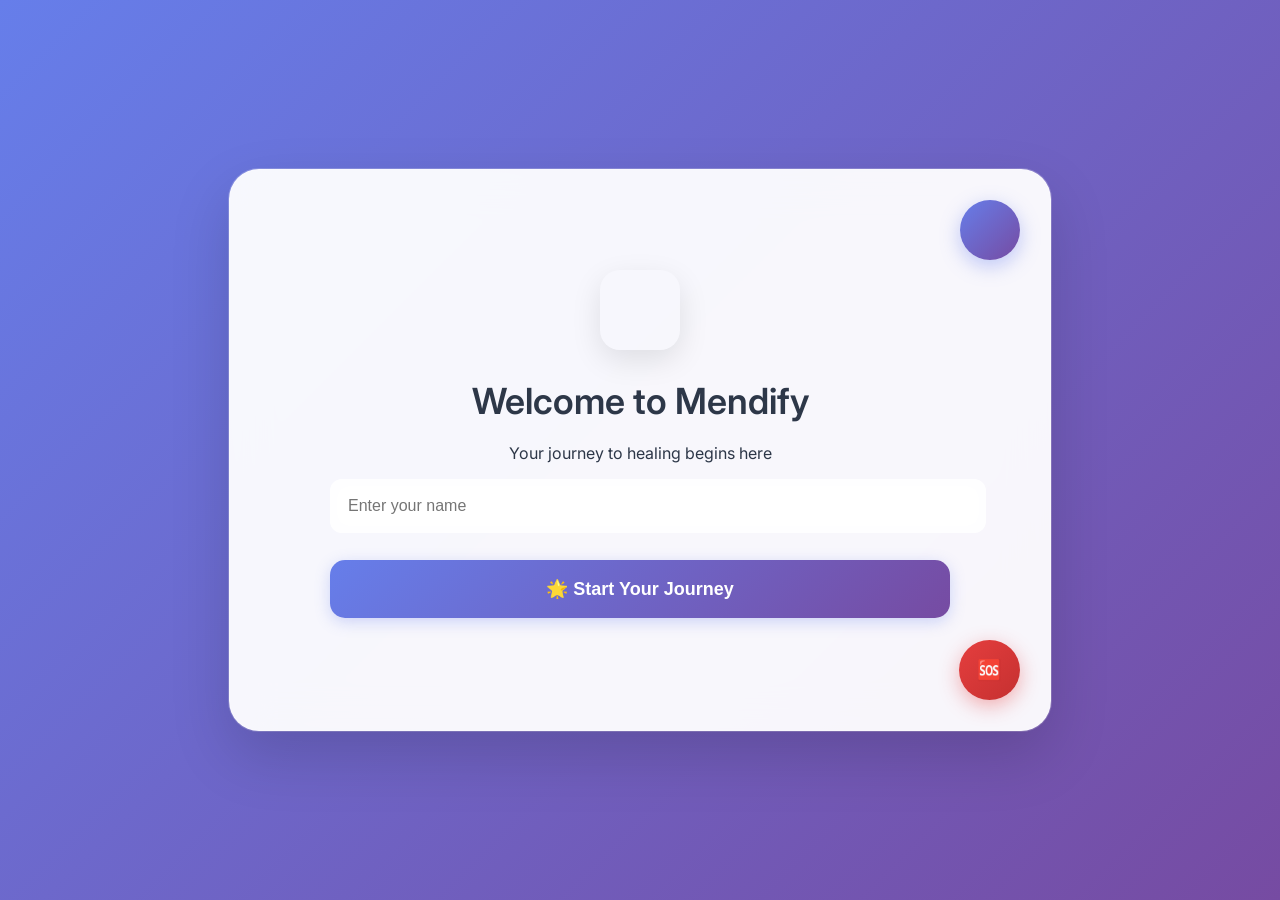
==== index.html @ 552f31db "Initial commit via Netlify" ====
<!DOCTYPE html>
<html lang="en">
<head>
<meta charset="UTF-8">
<meta name="viewport" content="width=device-width, initial-scale=1.0, viewport-fit=cover">
<meta name="theme-color" content="#667eea">
<meta name="description" content="Mendify - Your personal mental wellness companion with breathing exercises, mood tracking, journal, music, and 24/7 support.">
<meta name="keywords" content="mental health, wellness, meditation, breathing exercises, mood tracking, journal, self-care">
<meta name="author" content="Mendify">
<title>Mendify | Heal. Breathe. Grow. Thrive.</title>
<link rel="icon" type="image/png" href="pictures/MENDIFY LOGO.png">
<link rel="apple-touch-icon" href="pictures/MENDIFY LOGO.png">
<link rel="manifest" href="manifest.json">
<link rel="stylesheet" href="mendify.css">
<link rel="preconnect" href="https://fonts.googleapis.com">
<link rel="preconnect" href="https://fonts.gstatic.com" crossorigin>
<link href="https://fonts.googleapis.com/css2?family=Inter:wght@400;500;600;700&display=swap" rel="stylesheet">
</head>

<body>

<div class="container">

<!-- LOGIN -->
<div id="signin" class="screen active">
    <div class="logo" role="img" aria-label="Mendify Logo"></div>
    <h2>Welcome to Mendify</h2>
    <p>Your journey to healing begins here</p>
    <input type="text" id="username" placeholder="Enter your name" aria-label="Your name" autocomplete="name" maxlength="50">
    <button class="btn" onclick="startJourney()" aria-label="Start your wellness journey">🌟 Start Your Journey</button>
</div>

<!-- HOME -->
<div id="home" class="screen">
    <div class="logo" style="width: 60px; height: 60px; margin-bottom: 15px;"></div>
    <h2 class="welcome-text" id="welcome"></h2>
    <div class="streak-badge" id="streak">🔥 Streak: 0 days</div>

    <button class="btn btn-breathing" onclick="show('breathing')">🫁 Breathing Exercise</button>
    <button class="btn btn-vent" onclick="show('vent')">💭 Vent Vault</button>
    <button class="btn btn-gratitude" onclick="show('gratitude')">🙏 Gratitude Journal</button>
    <button class="btn btn-ai" onclick="show('ai')">🤖 AI Support Chat</button>
    <button class="btn" style="background: linear-gradient(135deg, #f59e0b, #d97706);" onclick="show('mood')">😊 Mood Tracker</button>
    <button class="btn" style="background: linear-gradient(135deg, #8b5cf6, #7c3aed);" onclick="show('timer')">⏰ Breathing Timer</button>
    <button class="btn" style="background: linear-gradient(135deg, #ec4899, #db2777);" onclick="show('affirmations')">✨ Affirmations</button>
    <button class="btn" style="background: linear-gradient(135deg, #06b6d4, #0891b2);" onclick="show('journal')">📓 Personal Journal</button>
    <button class="btn" style="background: linear-gradient(135deg, #10b981, #059669);" onclick="show('goals')">🎯 Goals</button>
    <button class="btn" style="background: linear-gradient(135deg, #10b981, #059669);" onclick="show('stats')">📊 Statistics</button>
    <button class="btn" style="background: linear-gradient(135deg, #8b5cf6, #7c3aed);" onclick="show('sounds')">🎵 Soundscapes</button>
    <button class="btn" style="background: linear-gradient(135deg, #3b82f6, #2563eb);" onclick="show('music')">🎼 Music</button>
    <button class="btn" style="background: linear-gradient(135deg, #6366f1, #4f46e5);" onclick="show('quotes')">💬 Quotes</button>
    <button class="btn" style="background: linear-gradient(135deg, #f59e0b, #d97706);" onclick="window.location.href='about.html'">ℹ️ About</button>
    <button class="btn" style="background: linear-gradient(135deg, #14b8a6, #0d9488);" onclick="show('meditation')">🧘 Guided Meditation</button>
    <button class="btn" style="background: linear-gradient(135deg, #64748b, #475569);" onclick="show('settings')">⚙️ Settings</button>
</div>

<!-- BREATHING -->
<div id="breathing" class="screen">
    <h3>Breathing Exercise</h3>
    <div class="breathing-icon">🫁</div>
    <p>Take a deep breath in... and slowly exhale. You are safe and in control.</p>
    <button class="btn btn-breathing" onclick="speak('Take a deep breath in through your nose. Hold for a moment. Now slowly exhale through your mouth. You are safe and in control.')">🔊 Play Guided Voice</button>
    <button class="btn" onclick="show('home')">← Back to Home</button>
</div>

<!-- VENT -->
<div id="vent" class="screen">
    <h3>💭 Vent Vault</h3>
    <p>Release your thoughts safely. They will vanish when you clear them.</p>
    <textarea id="ventText" placeholder="Let it all out... your thoughts are safe here" rows="6"></textarea>
    <button class="btn btn-vent" onclick="clearVent()">✨ Release & Clear</button>
    <button class="btn" onclick="show('home')">← Back to Home</button>
</div>

<!-- GRATITUDE -->
<div id="gratitude" class="screen">
    <h3>🙏 Gratitude Journal</h3>
    <p>What are you grateful for today?</p>
    <textarea id="gratText" placeholder="Write down three things you're thankful for..." rows="4"></textarea>
    <button class="btn btn-gratitude" onclick="saveGrat()">💝 Save Gratitude</button>
    <div id="gratList"></div>
    <button class="btn" onclick="show('home')">← Back to Home</button>
</div>

<!-- AI CHAT -->
<div id="ai" class="screen">
    <h3>🤖 AI Support Chat</h3>
    <p>I'm here to listen and support you. What's on your mind?</p>
    <div id="chat-box"></div>
    <input type="text" id="chat-input" placeholder="Type your message...">
    <button class="btn btn-ai" onclick="sendMessage()">📤 Send Message</button>
    <button class="btn" onclick="show('home')">← Back to Home</button>
</div>

<!-- MOOD TRACKER -->
<div id="mood" class="screen">
    <h3>😊 Mood Tracker</h3>
    <p>How are you feeling today?</p>
    <div class="mood-tracker">
        <button class="mood-btn" onclick="selectMood('😢', 'Very Sad')" title="Very Sad">😢</button>
        <button class="mood-btn" onclick="selectMood('😕', 'Sad')" title="Sad">😕</button>
        <button class="mood-btn" onclick="selectMood('😐', 'Neutral')" title="Neutral">😐</button>
        <button class="mood-btn" onclick="selectMood('🙂', 'Good')" title="Good">🙂</button>
        <button class="mood-btn" onclick="selectMood('😊', 'Great')" title="Great">😊</button>
    </div>
    <textarea id="mood-note" placeholder="Add a note about your mood (optional)" rows="3"></textarea>
    <button class="btn btn-gratitude" onclick="saveMood()">💾 Save Mood</button>
    <div id="mood-history"></div>
    <button class="btn" onclick="show('home')">← Back to Home</button>
</div>

<!-- BREATHING TIMER -->
<div id="timer" class="screen">
    <h3>⏰ Breathing Timer</h3>
    <p>Set your breathing session duration</p>
    <div class="timer-controls" style="display: flex; gap: 10px; margin: 20px 0;">
        <button class="btn" onclick="startBreathingTimer(2)">2 min</button>
        <button class="btn" onclick="startBreathingTimer(5)">5 min</button>
        <button class="btn" onclick="startBreathingTimer(10)">10 min</button>
    </div>
    <div class="timer-circle" id="breathing-timer">
        <span id="timer-display">0:00</span>
    </div>
    <p id="breathing-instruction">Get ready to breathe...</p>
    <button class="btn btn-danger" onclick="stopBreathingTimer()" id="stop-timer" style="display: none;">Stop Timer</button>

    <div id="pomodoro" style="margin-top: 30px; text-align: center; border: 1px solid var(--border); padding: 20px; border-radius: 14px; background: rgba(255,255,255,0.8); backdrop-filter: blur(10px);">
        <h4>⏱️ Pomodoro Focus</h4>
        <p id="pomodoro-status" style="margin: 10px 0; color: var(--accent);">Ready to focus?</p>
        <div style="display: flex; justify-content: center; gap: 10px; flex-wrap: wrap;">
            <button class="btn" onclick="startPomodoro(25, 'work')">Start Work (25m)</button>
            <button class="btn" onclick="startPomodoro(5, 'break')">Start Break (5m)</button>
            <button class="btn btn-danger" onclick="resetPomodoro()">Reset</button>
        </div>
        <div class="timer-circle" id="pomodoro-timer" style="margin-top: 15px; padding: 20px; font-size: 32px;">25:00</div>
        <p id="pomodoro-cycle" style="margin-top: 10px; color: #666;">Cycle: 0 completed</p>
    </div>

    <button class="btn" onclick="show('home')">← Back to Home</button>
</div>

<!-- DAILY AFFIRMATIONS -->
<div id="affirmations" class="screen">
    <h3>✨ Daily Affirmations</h3>
    <div class="affirmation-card" id="daily-affirmation">
        <p style="font-size: 18px; margin: 0;">"You are worthy of love and respect exactly as you are."</p>
    </div>
    <button class="btn btn-positive" onclick="getNewAffirmation()">🔄 New Affirmation</button>
    <button class="btn" onclick="speakAffirmation()">🔊 Hear Affirmation</button>
    <button class="btn" onclick="show('home')">← Back to Home</button>
</div>

<!-- PERSONAL JOURNAL -->
<div id="journal" class="screen">
    <h3>📓 Personal Journal</h3>
    <p>Write freely about your thoughts and experiences</p>
    <input type="text" id="journal-title" placeholder="Entry title (optional)">
    <textarea id="journal-content" placeholder="What's on your mind today?" rows="8"></textarea>
    <button class="btn btn-gratitude" onclick="saveJournalEntry()">💾 Save Entry</button>
    <div id="journal-entries"></div>
    <button class="btn" onclick="show('home')">← Back to Home</button>
</div>

<!-- GOALS -->
<div id="goals" class="screen">
    <h3>🎯 Wellness Goals</h3>
    <p>Set and track your personal wellness goals</p>
    <input type="text" id="new-goal" placeholder="Enter a new goal...">
    <button class="btn btn-success" onclick="addGoal()">➕ Add Goal</button>
    <div id="goals-list"></div>
    <button class="btn" onclick="show('home')">← Back to Home</button>
</div>

<!-- STATISTICS -->
<div id="stats" class="screen">
    <h3>📊 Your Progress</h3>
    <div class="stats-grid">
        <div class="stat-card">
            <div class="stat-number" id="streak-stat">0</div>
            <div class="stat-label">Day Streak</div>
        </div>
        <div class="stat-card">
            <div class="stat-number" id="mood-entries">0</div>
            <div class="stat-label">Mood Entries</div>
        </div>
        <div class="stat-card">
            <div class="stat-number" id="journal-entries-count">0</div>
            <div class="stat-label">Journal Entries</div>
        </div>
        <div class="stat-card">
            <div class="stat-number" id="gratitude-count">0</div>
            <div class="stat-label">Gratitude Notes</div>
        </div>
    </div>

    <div id="mood-insights" style="margin-top: 20px; background: rgba(255,255,255,0.8); border-radius: 12px; padding: 15px; border: 1px solid var(--border);">
        <h4>📈 Mood Insights</h4>
        <p id="mood-insights-summary">No mood data yet. Start tracking your mood to see trends.</p>
    </div>

    <button class="btn" onclick="show('home')">← Back to Home</button>
</div>

<!-- SOUNDSCAPES -->
<div id="sounds" class="screen">
    <h3>🎵 Soundscapes</h3>
    <p>Relax with calming background sounds</p>

    <!-- Volume Control -->
    <div style="margin: 20px 0; text-align: center;">
        <label for="volume-slider" style="display: block; margin-bottom: 10px; color: var(--accent);">Volume: <span id="volume-value">50%</span></label>
        <input type="range" id="volume-slider" min="0" max="100" value="50" style="width: 200px;">
    </div>

    <div class="sound-grid">
        <button class="sound-btn" onclick="playSound('rain')">
            🌧️ Rain
        </button>
        <button class="sound-btn" onclick="playSound('ocean')">
            🌊 Ocean
        </button>
        <button class="sound-btn" onclick="playSound('forest')">
            🌲 Forest
        </button>
        <button class="sound-btn" onclick="playSound('meditation')">
            🧘 Meditation
        </button>
    </div>
    <button class="sound-btn" onclick="stopAllSounds()" style="grid-column: span 2;">
        🔇 Stop All Sounds
    </button>

    <!-- Alternative: Generate simple sounds if external URLs fail -->
    <div style="margin-top: 20px; text-align: center;">
        <p style="color: #666; font-size: 14px;">If sounds don't work, try our generated relaxation tones:</p>
        <button class="btn" onclick="playGeneratedSound('rain')" style="margin: 5px;">🌧️ Rain Sound</button>
        <button class="btn" onclick="playGeneratedSound('ocean')" style="margin: 5px;">🌊 Ocean Waves</button>
        <button class="btn" onclick="playGeneratedSound('forest')" style="margin: 5px;">🌲 Forest Ambience</button>
        <button class="btn" onclick="playGeneratedSound('meditation')" style="margin: 5px;">🧘 Meditation Bells</button>
    </div>

    <button class="btn" onclick="show('home')">← Back to Home</button>
</div>

<!-- MUSIC PLAYER -->
<div id="music" class="screen">
    <h3>🎼 Music Player</h3>
    <p>Listen to curated wellness music and discover new favorites.</p>

    <div style="margin: 15px 0; text-align: center;">
        <div style="font-weight: 700; margin-bottom: 10px;">Now Playing</div>
        <div id="music-now" style="color: var(--accent); margin-bottom: 5px;">None</div>
        <div id="music-artist" style="font-size: 14px; color: #666; margin-bottom: 10px;">Select a track below</div>
        <div id="youtube-player" style="width: 100%; height: 200px; background: rgba(0,0,0,0.1); border-radius: 12px; display: flex; align-items: center; justify-content: center; color: #666;">
            Select a song to start playing
        </div>
    </div>

    <div style="display: flex; justify-content: center; gap: 10px; margin: 15px 0; flex-wrap: wrap;">
        <button class="btn" onclick="renderPlaylist('All')">All</button>
        <button class="btn" onclick="renderPlaylist('Relaxing')">Relaxing</button>
        <button class="btn" onclick="renderPlaylist('Focus')">Focus</button>
        <button class="btn" onclick="renderPlaylist('Sleep')">Sleep</button>
    </div>

    <div style="text-align: center; color: #666; margin-bottom: 12px; font-size: 14px;" id="playlist-mode">Playlist: All</div>

    <div id="music-playlist" style="margin-top: 10px;"></div>

    <div style="margin-top: 20px; display: flex; justify-content: center; gap: 10px; flex-wrap: wrap;">
        <button class="btn" onclick="prevTrack()">⏮️ Prev</button>
        <button class="btn" onclick="toggleMusic()" id="music-play-btn">▶️ Play</button>
        <button class="btn" onclick="nextTrack()">⏭️ Next</button>
    </div>

    <div id="music-favorites" style="margin-top: 12px; text-align: left; background: rgba(255,255,255,0.8); padding: 12px; border-radius: 12px; border: 1px solid var(--border);"></div>

    <div style="margin-top: 20px; text-align: left; background: rgba(255,255,255,0.8); padding: 15px; border-radius: 12px; border: 1px solid var(--border);">
        <h4>⭐ Recommended Songs</h4>
        <ol style="padding-left: 18px; margin: 0; color: #444;">
            <li>“Sunset Lover” - Petit Biscuit</li>
            <li>“Experience” - Ludovico Einaudi</li>
            <li>“Weightless” - Marconi Union</li>
            <li>“Electra” - Airstream</li>
            <li>“Opus 55” - Dustin O'Halloran</li>
        </ol>
    </div>

    <div style="margin-top: 20px; text-align: center; background: rgba(255,255,255,0.85); padding: 15px; border-radius: 12px; border: 1px solid var(--border);">
        <h4>� Relaxing Music Playlist</h4>
        <p style="color: #666; font-size: 14px;">Enjoy curated relaxing music for wellness and meditation.</p>
        <iframe width="100%" height="315" src="https://www.youtube.com/embed/videoseries?list=PLcF8Wqk_8MNKx5Vz6Q9gRYQ3gQ8QH8QH" title="Relaxing Music for Wellness" frameborder="0" allow="accelerometer; autoplay; clipboard-write; encrypted-media; gyroscope; picture-in-picture; web-share" allowfullscreen style="border-radius: 12px;"></iframe>
        <p style="color: #666; font-size: 12px; margin-top: 8px;">Music provided by YouTube. Check your connection if videos don't load.</p>
    </div>

    <button class="btn" onclick="show('home')" style="margin-top: 20px;">← Back to Home</button>
</div>

<!-- GUIDED MEDITATION -->
<div id="meditation" class="screen">
    <h3>🧘 Guided Meditation</h3>
    <p>Choose a meditation program that suits your needs</p>
    
    <div class="meditation-programs">
        <div class="meditation-card" onclick="startMeditation('stress')">
            <div class="meditation-icon">😌</div>
            <h4>Stress Relief</h4>
            <p>5-minute quick relaxation</p>
            <div class="meditation-duration">5 min</div>
        </div>
        
        <div class="meditation-card" onclick="startMeditation('sleep')">
            <div class="meditation-icon">🌙</div>
            <h4>Better Sleep</h4>
            <p>Prepare for restful sleep</p>
            <div class="meditation-duration">10 min</div>
        </div>
        
        <div class="meditation-card" onclick="startMeditation('focus')">
            <div class="meditation-icon">🎯</div>
            <h4>Focus & Clarity</h4>
            <p>Improve concentration</p>
            <div class="meditation-duration">8 min</div>
        </div>
        
        <div class="meditation-card" onclick="startMeditation('anxiety')">
            <div class="meditation-icon">🦋</div>
            <h4>Anxiety Relief</h4>
            <p>Calm racing thoughts</p>
            <div class="meditation-duration">12 min</div>
        </div>
    </div>
    
    <div id="meditation-player" style="display: none; margin-top: 30px; text-align: center;">
        <h4 id="meditation-title">Meditation in Progress</h4>
        <div class="meditation-circle" id="meditation-timer">
            <span id="meditation-time">0:00</span>
        </div>
        <p id="meditation-instruction">Get comfortable and close your eyes...</p>
        <div style="display: flex; justify-content: center; gap: 10px; margin-top: 20px;">
            <button class="btn btn-breathing" onclick="toggleMeditation()" id="meditation-toggle">⏸️ Pause</button>
            <button class="btn btn-danger" onclick="stopMeditation()">⏹️ Stop</button>
        </div>
    </div>
    
    <button class="btn" onclick="show('home')">← Back to Home</button>
</div>

<!-- SETTINGS -->
<div id="settings" class="screen">
    <h3>⚙️ Settings</h3>
    <div class="notification-settings">
        <h4>🔔 Notifications</h4>
        <div style="display: flex; justify-content: space-between; align-items: center; margin: 15px 0;">
            <span>Daily mood reminder</span>
            <label class="toggle-switch">
                <input type="checkbox" id="mood-reminder">
                <span class="slider"></span>
            </label>
        </div>
        <div style="display: flex; justify-content: space-between; align-items: center; margin: 15px 0;">
            <span>Gratitude reminder</span>
            <label class="toggle-switch">
                <input type="checkbox" id="gratitude-reminder">
                <span class="slider"></span>
            </label>
        </div>
    </div>

    <h4>� Data Management</h4>
    <div style="background: rgba(255,255,255,0.8); padding: 20px; border-radius: 12px; margin: 20px 0; border: 1px solid var(--border);">
        <p style="margin-bottom: 15px; color: var(--text);">Export your wellness data for backup or import previous data.</p>
        <div style="display: flex; gap: 10px; justify-content: center; flex-wrap: wrap;">
            <button class="btn btn-positive" onclick="exportData()">📤 Export Data</button>
            <button class="btn btn-breathing" onclick="document.getElementById('import-file').click()">📥 Import Data</button>
            <input type="file" id="import-file" accept=".json" style="display: none;" onchange="importData(event)">
        </div>
    </div>

    <h4>📊 Wellness Insights</h4>
    <div style="background: rgba(255,255,255,0.8); padding: 20px; border-radius: 12px; margin: 20px 0; border: 1px solid var(--border);">
        <div id="insights-summary">
        <button class="btn btn-gratitude" onclick="generateInsights()" style="margin-top: 15px;">🔍 Generate Insights</button>
    </div>

    <h4>🚨 Emergency Contacts</h4>
    <div id="emergency-contacts">
        <div class="emergency-contact">
            <div>
                <div class="contact-name">Mental Health Support</div>
                <div style="color: #666; font-size: 14px;">Uganda</div>
            </div>
            <a href="tel:+256800100066" class="contact-number">📞 Call</a>
        </div>
    </div>

    <h4>ℹ️ About Mendify</h4>
    <div style="background: rgba(255,255,255,0.8); padding: 20px; border-radius: 12px; margin: 20px 0; border: 1px solid var(--border);">
        <p style="margin-bottom: 15px; color: var(--text);">Learn more about Mendify's mission, features, and the story behind your mental wellness companion.</p>
        <div style="display: flex; justify-content: center;">
            <a href="about.html" class="btn btn-positive" style="text-decoration: none; display: inline-block;">📖 Learn More</a>
        </div>
    </div>

    <button class="btn btn-danger" onclick="clearAllData()" style="margin-top: 30px;">🗑️ Clear All Data</button>
    <button class="btn" onclick="show('home')">← Back to Home</button>
</div>

<!-- INSPIRATIONAL QUOTES -->
<div id="quotes" class="screen">
    <h3>💬 Inspirational Quotes</h3>
    <p>Find motivation and inspiration in these carefully selected quotes</p>

    <div id="quote-display" style="text-align: center; margin: 30px 0;">
        <img id="current-quote" src="pictures/inspirational quotes/n1.png" alt="Inspirational Quote" style="max-width: 100%; height: auto; border-radius: 15px; box-shadow: 0 10px 30px rgba(0, 0, 0, 0.2);">
        <div style="margin-top: 15px; padding: 20px; background: rgba(255,255,255,0.9); border-radius: 12px; border-left: 4px solid var(--accent);">
            <p id="quote-text" style="font-size: 18px; line-height: 1.6; color: var(--text); margin: 0; font-style: italic;">"Your thoughts are the seeds of your future garden. Plant them wisely."</p>
        </div>
    </div>

    <div style="display: flex; justify-content: center; gap: 15px; margin: 20px 0;">
        <button class="btn" onclick="previousQuote()">⬅️ Previous</button>
        <button class="btn" onclick="randomQuote()">🎲 Random</button>
        <button class="btn" onclick="nextQuote()">➡️ Next</button>
    </div>

    <div style="text-align: center; margin: 20px 0;">
        <p style="color: #666; font-size: 14px;">Quote <span id="quote-number">1</span> of <span id="total-quotes">10</span></p>
    </div>

    <button class="btn" onclick="show('home')">← Back to Home</button>
</div>

</div>

<!-- SOS -->
<button class="sos-btn" onclick="toggleSOS()" aria-label="Emergency support">🆘</button>

<!-- Theme Toggle Button -->
<button class="theme-toggle-btn" onclick="toggleTheme()" id="theme-toggle" aria-label="Toggle dark mode">
    🌙
</button>

<!-- Toast Container -->
<div id="toast" class="toast" role="alert" aria-live="polite"></div>

<div id="sos">
<div>
    <h3>🆘 You Are Not Alone</h3>
    <p>If you're in crisis, help is available 24/7</p>
    <p><strong>Uganda Mental Health Support</strong></p>
    <a href="tel:+256800100066">📞 Call +256 800 100 066</a><br>
    <p style="margin-top: 15px; font-size: 14px;">Remember: Your feelings are valid, and help is always available.</p>
    <button class="btn" onclick="toggleSOS()" style="margin-top: 20px; background: var(--danger);">Close</button>
</div>
</div>

<script src="mendify.js"></script>
<script src="mendify-enhanced.js"></script>

</body>
</html>
---- mendify.css ----
:root {
    --bg: linear-gradient(135deg, #667eea 0%, #764ba2 100%);
    --card: rgba(255, 255, 255, 0.95);
    --text: #2d3748;
    --border: rgba(255, 255, 255, 0.2);
    --accent: #667eea;
    --secondary: #764ba2;
    --success: #48bb78;
    --warning: #ed8936;
    --danger: #e53e3e;
    --glass: rgba(255, 255, 255, 0.1);
}

/* Dark Theme Variables */
[data-theme="dark"] {
    --bg: linear-gradient(135deg, #1a202c 0%, #2d3748 100%);
    --card: rgba(26, 32, 44, 0.95);
    --text: #e2e8f0;
    --border: rgba(255, 255, 255, 0.1);
    --accent: #63b3ed;
    --secondary: #4299e1;
    --success: #48bb78;
    --warning: #ed8936;
    --danger: #e53e3e;
    --glass: rgba(0, 0, 0, 0.2);
}

body {
    font-family: 'Inter', 'Segoe UI', sans-serif;
    background: var(--bg);
    background-attachment: fixed;
    color: var(--text);
    display: flex;
    justify-content: center;
    align-items: center;
    min-height: 100vh;
    margin: 0;
    overflow-x: hidden;
    transition: background 0.3s ease, color 0.3s ease;
}

body::before {
    content: '';
    position: fixed;
    top: 0;
    left: 0;
    width: 100%;
    height: 100%;
    background: url('pictures/vladislav-klapin-SymZoeE8quA-unsplash.jpg') center/cover no-repeat;
    opacity: 0.1;
    z-index: -1;
}

.container {
    width: 90%;
    max-width: 500px;
    padding: 40px;
    background: var(--card);
    border-radius: 30px;
    backdrop-filter: blur(20px);
    box-shadow: 0 25px 60px rgba(0, 0, 0, 0.15),
                0 0 0 1px var(--border);
    text-align: center;
    position: relative;
    border: 1px solid var(--border);
    animation: slideIn 0.6s ease-out;
    transition: background 0.3s ease, border-color 0.3s ease, box-shadow 0.3s ease;
}

@keyframes slideIn {
    from {
        opacity: 0;
        transform: translateY(30px) scale(0.95);
    }
    to {
        opacity: 1;
        transform: translateY(0) scale(1);
    }
}

.screen {
    display: none;
    animation: fadeIn 0.4s ease;
}

.active {
    display: block;
}

@keyframes fadeIn {
    from { opacity: 0; transform: translateY(10px); }
    to { opacity: 1; transform: translateY(0); }
}

.logo {
    width: 80px;
    height: 80px;
    margin: 0 auto 20px;
    background: url('pictures/MENDIFY LOGO.png') center/contain no-repeat;
    border-radius: 20px;
    box-shadow: 0 10px 30px rgba(0, 0, 0, 0.1);
}

.btn {
    width: 100%;
    padding: 18px;
    margin: 12px 0;
    border: none;
    border-radius: 15px;
    cursor: pointer;
    background: linear-gradient(135deg, var(--accent), var(--secondary));
    color: white;
    font-weight: 600;
    font-size: 16px;
    transition: all 0.3s ease;
    box-shadow: 0 4px 15px rgba(102, 126, 234, 0.3);
    position: relative;
    overflow: hidden;
    -webkit-tap-highlight-color: transparent;
    user-select: none;
    -webkit-user-select: none;
}

.btn::before {
    content: '';
    position: absolute;
    top: 0;
    left: -100%;
    width: 100%;
    height: 100%;
    background: linear-gradient(90deg, transparent, rgba(255, 255, 255, 0.2), transparent);
    transition: left 0.5s;
}

.btn:hover::before {
    left: 100%;
}

.btn:hover {
    transform: translateY(-3px);
    box-shadow: 0 8px 25px rgba(102, 126, 234, 0.4);
}

.btn:active {
    transform: translateY(-1px);
}

.btn-breathing {
    background: linear-gradient(135deg, #48bb78, #38a169);
    box-shadow: 0 4px 15px rgba(72, 187, 120, 0.3);
}

.btn-vent {
    background: linear-gradient(135deg, #ed8936, #dd6b20);
    box-shadow: 0 4px 15px rgba(237, 137, 54, 0.3);
}

.btn-gratitude {
    background: linear-gradient(135deg, #9f7aea, #805ad5);
    box-shadow: 0 4px 15px rgba(159, 122, 234, 0.3);
}

.btn-success {
    background: linear-gradient(135deg, #48bb78, #38a169);
    box-shadow: 0 4px 15px rgba(72, 187, 120, 0.3);
}

.btn-positive {
    background: linear-gradient(135deg, #f59e0b, #d97706);
    box-shadow: 0 4px 15px rgba(245, 158, 11, 0.3);
}

input, textarea {
    width: 100%;
    padding: 15px;
    border-radius: 12px;
    border: 2px solid var(--border);
    background: rgba(255, 255, 255, 0.8);
    color: var(--text);
    margin-bottom: 15px;
    font-size: 16px;
    transition: all 0.3s ease;
    backdrop-filter: blur(10px);
}

input:focus, textarea:focus {
    outline: none;
    border-color: var(--accent);
    box-shadow: 0 0 0 3px rgba(102, 126, 234, 0.1);
    background: rgba(255, 255, 255, 0.95);
}

#chat-box {
    height: 200px;
    overflow: auto;
    text-align: left;
    background: rgba(255, 255, 255, 0.8);
    padding: 15px;
    border-radius: 12px;
    margin-bottom: 15px;
    border: 2px solid var(--border);
    backdrop-filter: blur(10px);
}

#chat-box::-webkit-scrollbar {
    width: 6px;
}

#chat-box::-webkit-scrollbar-track {
    background: rgba(255, 255, 255, 0.1);
    border-radius: 3px;
}

#chat-box::-webkit-scrollbar-thumb {
    background: var(--accent);
    border-radius: 3px;
}

.streak-badge {
    display: inline-block;
    background: linear-gradient(135deg, #fbbf24, #f59e0b);
    color: white;
    padding: 8px 16px;
    border-radius: 20px;
    font-weight: 600;
    margin-bottom: 20px;
    box-shadow: 0 4px 15px rgba(251, 191, 36, 0.3);
}

.welcome-text {
    font-size: 24px;
    font-weight: 700;
    margin-bottom: 10px;
    background: linear-gradient(135deg, var(--accent), var(--secondary));
    -webkit-background-clip: text;
    -webkit-text-fill-color: transparent;
    background-clip: text;
}

.screen h2, .screen h3 {
    margin-bottom: 20px;
    font-weight: 600;
}

.breathing-icon {
    font-size: 48px;
    margin: 20px 0;
    animation: breathe 4s infinite ease-in-out;
}

@keyframes breathe {
    0%, 100% { transform: scale(1); }
    50% { transform: scale(1.1); }
}

.mood-tracker {
    display: flex;
    justify-content: space-around;
    margin: 20px 0;
}

.mood-btn {
    width: 60px;
    height: 60px;
    border-radius: 50%;
    border: 3px solid var(--border);
    background: rgba(255, 255, 255, 0.8);
    cursor: pointer;
    transition: all 0.3s ease;
    display: flex;
    align-items: center;
    justify-content: center;
    font-size: 24px;
}

.mood-btn:hover {
    transform: scale(1.1);
    box-shadow: 0 5px 15px rgba(0, 0, 0, 0.2);
}

.mood-btn.selected {
    border-color: var(--accent);
    background: var(--accent);
    color: white;
}

.affirmation-card {
    background: linear-gradient(135deg, #f093fb 0%, #f5576c 100%);
    color: white;
    padding: 25px;
    border-radius: 15px;
    margin: 20px 0;
    box-shadow: 0 10px 30px rgba(245, 87, 108, 0.3);
}

.timer-circle {
    width: 150px;
    height: 150px;
    border-radius: 50%;
    border: 8px solid var(--border);
    margin: 20px auto;
    position: relative;
    display: flex;
    align-items: center;
    justify-content: center;
    font-size: 32px;
    font-weight: bold;
    background: conic-gradient(var(--accent) 0deg, var(--border) 0deg);
    transition: background 1s linear;
}

.timer-circle.active {
    animation: timerPulse 2s infinite;
}

@keyframes timerPulse {
    0%, 100% { transform: scale(1); }
    50% { transform: scale(1.05); }
}

.progress-ring {
    width: 120px;
    height: 120px;
    margin: 20px auto;
}

.progress-ring circle {
    stroke: var(--accent);
    stroke-width: 8;
    fill: transparent;
    stroke-linecap: round;
    transition: stroke-dasharray 0.3s ease;
}

.progress-ring circle.bg {
    stroke: var(--border);
}

.stats-grid {
    display: grid;
    grid-template-columns: 1fr 1fr;
    gap: 15px;
    margin: 20px 0;
}

.stat-card {
    background: rgba(255, 255, 255, 0.8);
    padding: 20px;
    border-radius: 12px;
    text-align: center;
    backdrop-filter: blur(10px);
    border: 1px solid var(--border);
}

.stat-number {
    font-size: 28px;
    font-weight: bold;
    color: var(--accent);
    margin-bottom: 5px;
}

.stat-label {
    font-size: 14px;
    color: #666;
}

.sound-grid {
    display: grid;
    grid-template-columns: 1fr 1fr;
    gap: 10px;
    margin: 20px 0;
}

.sound-btn {
    padding: 15px;
    border-radius: 12px;
    border: 2px solid var(--border);
    background: rgba(255, 255, 255, 0.8);
    cursor: pointer;
    transition: all 0.3s ease;
    display: flex;
    align-items: center;
    justify-content: center;
    gap: 8px;
}

.sound-btn:hover {
    background: var(--accent);
    color: white;
    transform: translateY(-2px);
}

.sound-btn.active {
    background: var(--accent);
    color: white;
    border-color: var(--accent);
}

.goal-item {
    background: rgba(255, 255, 255, 0.8);
    padding: 15px;
    border-radius: 10px;
    margin: 10px 0;
    display: flex;
    align-items: center;
    gap: 10px;
    backdrop-filter: blur(10px);
    border: 1px solid var(--border);
}

.goal-item.completed {
    background: rgba(72, 187, 120, 0.1);
    border-color: var(--success);
}

.goal-checkbox {
    width: 20px;
    height: 20px;
    border-radius: 4px;
    border: 2px solid var(--border);
    cursor: pointer;
    display: flex;
    align-items: center;
    justify-content: center;
    font-size: 12px;
}

.goal-item.completed .goal-checkbox {
    background: var(--success);
    border-color: var(--success);
    color: white;
}

.journal-entry {
    background: rgba(255, 255, 255, 0.8);
    padding: 20px;
    border-radius: 12px;
    margin: 15px 0;
    backdrop-filter: blur(10px);
    border: 1px solid var(--border);
}

.journal-date {
    color: var(--accent);
    font-weight: 600;
    margin-bottom: 10px;
}

.journal-content {
    line-height: 1.6;
}

.emergency-contact {
    background: rgba(237, 137, 54, 0.1);
    border: 1px solid var(--warning);
    padding: 15px;
    border-radius: 10px;
    margin: 10px 0;
    display: flex;
    justify-content: space-between;
    align-items: center;
}

.contact-name {
    font-weight: 600;
}

.contact-number {
    color: var(--accent);
    text-decoration: none;
    font-weight: 500;
}

.notification-settings {
    background: rgba(255, 255, 255, 0.8);
    padding: 20px;
    border-radius: 12px;
    margin: 20px 0;
    backdrop-filter: blur(10px);
    border: 1px solid var(--border);
}

.toggle-switch {
    position: relative;
    display: inline-block;
    width: 50px;
    height: 24px;
}

.toggle-switch input {
    opacity: 0;
    width: 0;
    height: 0;
}

.slider {
    position: absolute;
    cursor: pointer;
    top: 0;
    left: 0;
    right: 0;
    bottom: 0;
    background-color: #ccc;
    transition: .4s;
    border-radius: 24px;
}

.slider:before {
    position: absolute;
    content: "";
    height: 18px;
    width: 18px;
    left: 3px;
    bottom: 3px;
    background-color: white;
    transition: .4s;
    border-radius: 50%;
}

input:checked + .slider {
    background-color: var(--accent);
}

input:checked + .slider:before {
    transform: translateX(26px);
}

.sos-btn {
    position: fixed;
    bottom: 30px;
    right: 30px;
    background: linear-gradient(135deg, var(--danger), #c53030);
    color: white;
    border: none;
    padding: 18px;
    border-radius: 50%;
    font-size: 20px;
    cursor: pointer;
    box-shadow: 0 6px 20px rgba(229, 62, 62, 0.4);
    transition: all 0.3s ease;
    z-index: 1000;
}

.sos-btn:hover {
    transform: scale(1.1);
    box-shadow: 0 8px 25px rgba(229, 62, 62, 0.5);
}

.theme-toggle-btn {
    position: fixed;
    top: 30px;
    right: 30px;
    background: linear-gradient(135deg, var(--accent), var(--secondary));
    color: white;
    border: none;
    padding: 18px;
    border-radius: 50%;
    font-size: 20px;
    cursor: pointer;
    box-shadow: 0 6px 20px rgba(102, 126, 234, 0.4);
    transition: all 0.3s ease;
    z-index: 1000;
    width: 60px;
    height: 60px;
    display: flex;
    align-items: center;
    justify-content: center;
}

.theme-toggle-btn:hover {
    transform: scale(1.1);
    box-shadow: 0 8px 25px rgba(102, 126, 234, 0.5);
}

.theme-toggle-btn:active {
    transform: scale(0.95);
}

#sos {
    position: fixed;
    top: 0;
    left: 0;
    width: 100%;
    height: 100%;
    background: rgba(0, 0, 0, 0.8);
    backdrop-filter: blur(10px);
    display: none;
    justify-content: center;
    align-items: center;
    text-align: center;
    z-index: 1001;
    animation: fadeIn 0.3s ease;
}

#sos div {
    background: var(--card);
    padding: 40px;
    border-radius: 20px;
    max-width: 300px;
    box-shadow: 0 20px 60px rgba(0, 0, 0, 0.3);
}

#sos h3 {
    color: var(--danger);
    margin-bottom: 15px;
}

#sos a {
    color: var(--accent);
    text-decoration: none;
    font-weight: 600;
    display: inline-block;
    margin: 10px 0;
    padding: 12px 20px;
    background: rgba(102, 126, 234, 0.1);
    border-radius: 8px;
    transition: all 0.3s ease;
}

#sos a:hover {
    background: var(--accent);
    color: white;
}

@media (max-width: 600px) {
    .container {
        width: 95%;
        padding: 25px 20px;
        margin: 10px;
    }

    .btn {
        padding: 16px;
        font-size: 15px;
        margin: 10px 0;
    }

    .logo {
        width: 60px;
        height: 60px;
    }

    .welcome-text {
        font-size: 20px;
    }

    .mood-btn {
        width: 50px;
        height: 50px;
        font-size: 20px;
    }

    .timer-circle {
        width: 120px;
        height: 120px;
    }

    .sound-grid {
        grid-template-columns: 1fr 1fr;
        gap: 10px;
    }

    .stats-grid {
        grid-template-columns: 1fr 1fr;
        gap: 10px;
    }
}

@media (max-width: 480px) {
    .container {
        width: 98%;
        padding: 20px 15px;
        border-radius: 20px;
    }

    .btn {
        padding: 14px;
        font-size: 14px;
    }

    .screen h2, .screen h3 {
        font-size: 20px;
        margin-bottom: 15px;
    }

    .sound-grid {
        grid-template-columns: 1fr;
    }

    .sos-btn {
        width: 50px;
        height: 50px;
        font-size: 20px;
        bottom: 20px;
        right: 20px;
    }

    .theme-toggle-btn {
        width: 45px;
        height: 45px;
        font-size: 18px;
        top: 20px;
        right: 20px;
    }
}

@media (min-width: 768px) {
    .container {
        max-width: 600px;
        padding: 50px;
    }

    .sound-grid {
        grid-template-columns: repeat(4, 1fr);
    }

    .stats-grid {
        grid-template-columns: repeat(4, 1fr);
    }
}

/* Quote text styling */
#quote-text {
    transition: all 0.3s ease;
}

#quote-text:hover {
    transform: translateY(-2px);
}

/* Loading Spinner */
.loading-spinner {
    display: none;
    width: 40px;
    height: 40px;
    margin: 20px auto;
    border: 4px solid rgba(255, 255, 255, 0.3);
    border-top: 4px solid white;
    border-radius: 50%;
    animation: spin 1s linear infinite;
}

.loading-spinner.active {
    display: block;
}

@keyframes spin {
    0% { transform: rotate(0deg); }
    100% { transform: rotate(360deg); }
}

/* Toast Notifications */
.toast {
    position: fixed;
    bottom: 100px;
    left: 50%;
    transform: translateX(-50%) translateY(100px);
    background: var(--card);
    color: var(--text);
    padding: 15px 20px;
    border-radius: 12px;
    box-shadow: 0 10px 30px rgba(0, 0, 0, 0.3);
    z-index: 1002;
    opacity: 0;
    transition: all 0.3s ease;
    max-width: 90%;
    text-align: center;
    backdrop-filter: blur(10px);
    border: 1px solid var(--border);
}

.toast.show {
    transform: translateX(-50%) translateY(0);
    opacity: 1;
}

.toast.success {
    background: var(--success);
    color: white;
}

.toast.error {
    background: var(--danger);
    color: white;
}

.btn.loading {
    pointer-events: none;
    opacity: 0.7;
}

.btn.loading::after {
    content: '';
    position: absolute;
    width: 20px;
    height: 20px;
    top: 50%;
    left: 50%;
    margin-left: -10px;
    margin-top: -10px;
    border: 2px solid transparent;
    border-top: 2px solid white;
    border-radius: 50%;
    animation: spin 1s linear infinite;
}

/* Focus Visible for Accessibility */
.btn:focus-visible,
input:focus-visible,
textarea:focus-visible {
    outline: 2px solid var(--accent);
    outline-offset: 2px;
}

/* Reduced Motion */
@media (prefers-reduced-motion: reduce) {
    *,
    *::before,
    *::after {
        animation-duration: 0.01ms !important;
        animation-iteration-count: 1 !important;
        transition-duration: 0.01ms !important;
    }
}

/* ============================================
   ENHANCED RESPONSIVE DESIGN
   Phone, Tablet, and Computer Support
   ============================================ */

/* Large Desktop (1200px+) */
@media (min-width: 1200px) {
    .container {
        max-width: 700px;
        padding: 60px;
    }
    
    .screen {
        padding: 40px;
    }
    
    h2 {
        font-size: 36px;
    }
    
    h3 {
        font-size: 28px;
    }
    
    .btn {
        padding: 18px 30px;
        font-size: 18px;
    }
    
    input, textarea, select {
        padding: 16px;
        font-size: 16px;
    }
    
    .stats-grid {
        grid-template-columns: repeat(4, 1fr);
        gap: 25px;
    }
    
    .sound-grid {
        grid-template-columns: repeat(4, 1fr);
    }
    
    .meditation-programs {
        grid-template-columns: repeat(4, 1fr);
    }
}

/* Desktop / Laptop (992px - 1199px) */
@media (min-width: 992px) and (max-width: 1199px) {
    .container {
        max-width: 650px;
        padding: 55px;
    }
    
    .screen {
        padding: 35px;
    }
    
    h2 {
        font-size: 32px;
    }
    
    h3 {
        font-size: 26px;
    }
    
    .btn {
        padding: 16px 26px;
        font-size: 17px;
    }
    
    .stats-grid {
        grid-template-columns: repeat(2, 1fr);
        gap: 20px;
    }
    
    .sound-grid {
        grid-template-columns: repeat(2, 1fr);
    }
    
    .meditation-programs {
        grid-template-columns: repeat(2, 1fr);
    }
}

/* Tablet Landscape (768px - 991px) */
@media (min-width: 768px) and (max-width: 991px) {
    .container {
        max-width: 600px;
        padding: 45px;
    }
    
    .screen {
        padding: 30px;
    }
    
    h2 {
        font-size: 30px;
    }
    
    h3 {
        font-size: 24px;
    }
    
    .btn {
        padding: 14px 22px;
        font-size: 16px;
    }
    
    input, textarea, select {
        padding: 14px;
        font-size: 15px;
    }
    
    .stats-grid {
        grid-template-columns: repeat(2, 1fr);
        gap: 18px;
    }
    
    .sound-grid {
        grid-template-columns: repeat(2, 1fr);
    }
    
    .meditation-programs {
        grid-template-columns: repeat(2, 1fr);
    }
    
    .gallery-grid {
        grid-template-columns: repeat(3, 1fr);
    }
}

/* Tablet Portrait (600px - 767px) */
@media (min-width: 600px) and (max-width: 767px) {
    .container {
        width: 90%;
        padding: 35px 25px;
    }
    
    .screen {
        padding: 25px 20px;
    }
    
    h2 {
        font-size: 26px;
    }
    
    h3 {
        font-size: 22px;
    }
    
    .btn {
        padding: 14px 20px;
        font-size: 15px;
    }
    
    input, textarea, select {
        padding: 12px;
        font-size: 14px;
    }
    
    .stats-grid {
        grid-template-columns: repeat(2, 1fr);
        gap: 15px;
    }
    
    .stat-card {
        padding: 20px;
    }
    
    .stat-number {
        font-size: 32px;
    }
    
    .sound-grid {
        grid-template-columns: repeat(2, 1fr);
        gap: 12px;
    }
    
    .meditation-programs {
        grid-template-columns: repeat(2, 1fr);
        gap: 15px;
    }
    
    .gallery-grid {
        grid-template-columns: repeat(2, 1fr);
        gap: 15px;
    }
    
    .nav-bar {
        padding: 12px 15px;
    }
    
    .nav-menu {
        gap: 12px;
    }
    
    .nav-link {
        padding: 8px 14px;
        font-size: 14px;
    }
}

/* Large Phone (480px - 599px) */
@media (min-width: 480px) and (max-width: 599px) {
    .container {
        width: 95%;
        padding: 25px 20px;
    }
    
    .screen {
        padding: 20px 15px;
    }
    
    h2 {
        font-size: 24px;
    }
    
    h3 {
        font-size: 20px;
    }
    
    p {
        font-size: 14px;
    }
    
    .btn {
        padding: 12px 18px;
        font-size: 14px;
        margin: 6px 0;
        width: 100%;
    }
    
    input, textarea, select {
        padding: 12px;
        font-size: 14px;
        width: 100%;
        box-sizing: border-box;
    }
    
    .logo {
        width: 80px;
        height: 80px;
    }
    
    .streak-badge {
        font-size: 14px;
        padding: 8px 16px;
    }
    
    .mood-tracker {
        display: flex;
        justify-content: space-around;
        flex-wrap: wrap;
    }
    
    .mood-btn {
        font-size: 32px;
        padding: 12px;
    }
    
    .stats-grid {
        grid-template-columns: 1fr;
        gap: 12px;
    }
    
    .stat-card {
        padding: 18px;
    }
    
    .stat-number {
        font-size: 28px;
    }
    
    .stat-label {
        font-size: 14px;
    }
    
    .sound-grid {
        grid-template-columns: 1fr 1fr;
        gap: 10px;
    }
    
    .sound-btn {
        padding: 15px 10px;
        font-size: 13px;
    }
    
    .meditation-programs {
        grid-template-columns: 1fr;
        gap: 12px;
    }
    
    .meditation-card {
        padding: 20px;
    }
    
    .gallery-grid {
        grid-template-columns: 1fr;
        gap: 15px;
    }
    
    .gallery-image {
        height: 200px;
    }
    
    .nav-bar {
        padding: 10px 12px;
    }
    
    .nav-container {
        padding: 10px 12px;
    }
    
    .nav-menu {
        gap: 8px;
    }
    
    .nav-link {
        padding: 6px 10px;
        font-size: 12px;
    }
    
    .nav-logo {
        font-size: 14px;
    }
    
    .timer-circle {
        width: 150px;
        height: 150px;
        font-size: 28px;
    }
    
    .affirmation-card {
        padding: 25px 15px;
    }
    
    .chat-message {
        padding: 12px;
        font-size: 14px;
    }
    
    #chat-box {
        height: 250px;
    }
    
    .emergency-contact {
        flex-direction: column;
        text-align: center;
        gap: 12px;
    }
    
    .cta-section {
        padding: 40px 20px;
    }
    
    .cta-title {
        font-size: 24px;
    }
    
    .cta-buttons {
        flex-direction: column;
        gap: 12px;
    }
    
    .cta-btn {
        padding: 14px 24px;
        font-size: 16px;
    }
}

/* Small Phone (320px - 479px) */
@media (max-width: 479px) {
    .container {
        width: 98%;
        padding: 20px 15px;
    }
    
    .screen {
        padding: 15px 12px;
    }
    
    h2 {
        font-size: 20px;
    }
    
    h3 {
        font-size: 18px;
    }
    
    p {
        font-size: 13px;
    }
    
    .btn {
        padding: 10px 14px;
        font-size: 13px;
        margin: 5px 0;
        width: 100%;
    }
    
    input, textarea, select {
        padding: 10px;
        font-size: 13px;
        width: 100%;
        box-sizing: border-box;
    }
    
    .logo {
        width: 60px;
        height: 60px;
    }
    
    .welcome-text {
        font-size: 18px;
    }
    
    .streak-badge {
        font-size: 12px;
        padding: 6px 12px;
    }
    
    .mood-tracker {
        display: flex;
        justify-content: space-around;
        flex-wrap: wrap;
    }
    
    .mood-btn {
        font-size: 28px;
        padding: 10px;
    }
    
    .stats-grid {
        grid-template-columns: 1fr;
        gap: 10px;
    }
    
    .stat-card {
        padding: 15px;
    }
    
    .stat-number {
        font-size: 24px;
    }
    
    .stat-label {
        font-size: 12px;
    }
    
    .sound-grid {
        grid-template-columns: 1fr 1fr;
        gap: 8px;
    }
    
    .sound-btn {
        padding: 12px 8px;
        font-size: 12px;
    }
    
    .meditation-programs {
        grid-template-columns: 1fr;
        gap: 10px;
    }
    
    .meditation-card {
        padding: 15px;
    }
    
    .meditation-icon {
        font-size: 32px;
    }
    
    .gallery-grid {
        grid-template-columns: 1fr;
        gap: 12px;
    }
    
    .gallery-image {
        height: 180px;
    }
    
    .gallery-caption h3 {
        font-size: 16px;
    }
    
    .gallery-caption p {
        font-size: 13px;
    }
    
    .nav-bar {
        padding: 8px 10px;
    }
    
    .nav-container {
        padding: 8px 10px;
    }
    
    .nav-logo {
        font-size: 12px;
    }
    
    .nav-logo .logo {
        width: 20px;
        height: 20px;
    }
    
    .nav-menu {
        gap: 6px;
    }
    
    .nav-link {
        padding: 5px 8px;
        font-size: 11px;
    }
    
    .timer-circle {
        width: 120px;
        height: 120px;
        font-size: 24px;
    }
    
    .affirmation-card {
        padding: 20px 12px;
    }
    
    .affirmation-card p {
        font-size: 14px;
    }
    
    .chat-message {
        padding: 10px;
        font-size: 13px;
    }
    
    #chat-box {
        height: 200px;
    }
    
    .emergency-contact {
        flex-direction: column;
        text-align: center;
        gap: 10px;
    }
    
    .hero-section {
        padding: 30px 15px;
    }
    
    .hero-title {
        font-size: 28px;
    }
    
    .hero-subtitle {
        font-size: 16px;
    }
    
    .section {
        padding: 25px 15px;
    }
    
    .feature-card {
        padding: 20px 15px;
    }
    
    .feature-icon {
        font-size: 36px;
    }
    
    .feature-title {
        font-size: 18px;
    }
    
    .creator-content {
        flex-direction: column;
        text-align: center;
    }
    
    .creator-image {
        margin: 0 auto 20px;
    }
    
    .tech-stack {
        flex-wrap: wrap;
        justify-content: center;
    }
    
    .tech-badge {
        padding: 6px 12px;
        font-size: 12px;
    }
    
    .cta-section {
        padding: 30px 15px;
    }
    
    .cta-title {
        font-size: 20px;
    }
    
    .cta-buttons {
        flex-direction: column;
        gap: 10px;
    }
    
    .cta-btn {
        padding: 12px 20px;
        font-size: 14px;
    }
    
    .sos-btn {
        width: 50px;
        height: 50px;
        font-size: 24px;
    }
    
    #sos {
        padding: 20px;
    }
    
    #sos h3 {
        font-size: 20px;
    }
    
    .theme-toggle-btn {
        width: 40px;
        height: 40px;
        font-size: 18px;
    }
    
    .toast {
        min-width: 200px;
        font-size: 14px;
        padding: 12px 16px;
    }
    
    #quote-display {
        margin: 20px 0;
    }
    
    #current-quote {
        border-radius: 10px;
    }
    
    #quote-text {
        font-size: 14px;
        padding: 15px;
    }
    
    .timer-controls {
        flex-wrap: wrap;
        justify-content: center;
    }
    
    #pomodoro {
        padding: 15px;
    }
    
    #pomodoro-timer {
        font-size: 24px;
        padding: 15px;
    }
    
    #youtube-player {
        height: 180px;
    }
    
    .notification-settings {
        padding: 15px;
    }
}

/* Touch Device Optimizations */
@media (hover: none) and (pointer: coarse) {
    .btn:hover {
        transform: none;
    }
    
    .btn:active {
        transform: scale(0.98);
    }
    
    .sound-btn:active {
        transform: scale(0.95);
    }
    
    .mood-btn:active {
        transform: scale(0.9);
    }
    
    .meditation-card:active {
        transform: scale(0.98);
    }
    
    .gallery-item:active {
        transform: scale(0.98);
    }
    
    .nav-link:active {
        transform: scale(0.95);
    }
    
    input:focus, textarea:focus, select:focus {
        outline: 2px solid var(--accent);
        outline-offset: 2px;
    }
    
    .btn:focus-visible, 
    .sound-btn:focus-visible,
    .mood-btn:focus-visible {
        outline: 3px solid var(--accent);
        outline-offset: 3px;
    }
}

/* High DPI / Retina Display Optimizations */
@media (-webkit-min-device-pixel-ratio: 2), (min-resolution: 192dpi) {
    .logo {
        image-rendering: -webkit-optimize-contrast;
        image-rendering: crisp-edges;
    }
    
    .breathing-icon {
        -webkit-font-smoothing: antialiased;
    }
}

/* Print Styles */
@media print {
    body {
        background: white;
        color: black;
    }
    
    .btn, .sos-btn, .theme-toggle-btn, #toast {
        display: none;
    }
    
    .container {
        width: 100%;
        max-width: none;
        box-shadow: none;
    }
    
    .screen {
        page-break-inside: avoid;
    }
}

/* Inspirational Quotes Styles */
#quote-display {
    margin: 30px 0;
    animation: fadeIn 0.5s ease;
}

#current-quote {
    max-width: 100%;
    height: auto;
    border-radius: 15px;
    box-shadow: 0 10px 30px rgba(0, 0, 0, 0.2);
    transition: transform 0.3s ease;
}

#current-quote:hover {
    transform: scale(1.02);
}

.quote-navigation {
    display: flex;
    justify-content: center;
    gap: 15px;
    margin: 20px 0;
}

.quote-counter {
    text-align: center;
    margin: 20px 0;
    color: #666;
    font-size: 14px;
}
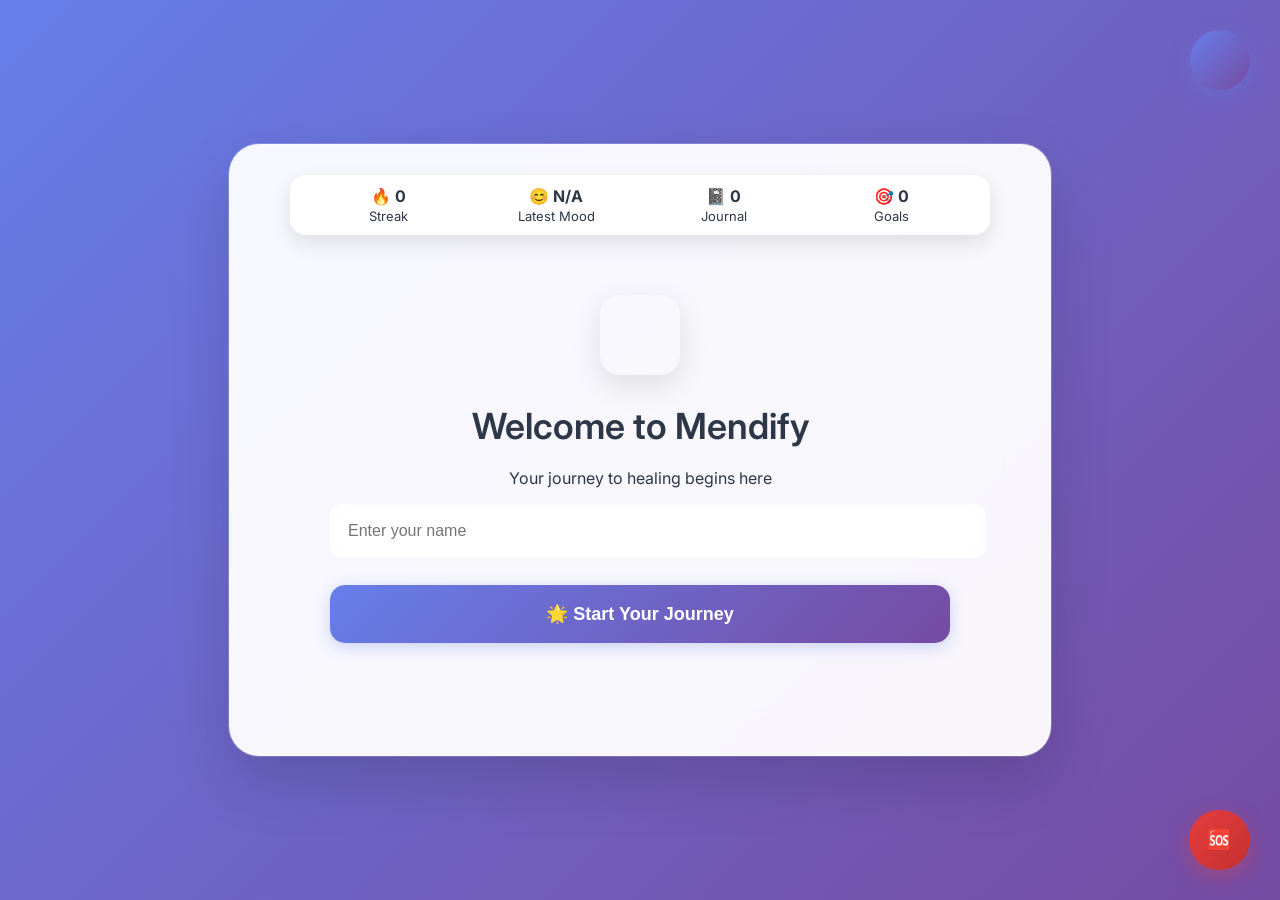
==== commit 6ca9b296: "Add files via upload" ====
--- a/index.html
+++ b/index.html
@@ -1,462 +1,488 @@
-<!DOCTYPE html>
-<html lang="en">
-<head>
-<meta charset="UTF-8">
-<meta name="viewport" content="width=device-width, initial-scale=1.0, viewport-fit=cover">
-<meta name="theme-color" content="#667eea">
-<meta name="description" content="Mendify - Your personal mental wellness companion with breathing exercises, mood tracking, journal, music, and 24/7 support.">
-<meta name="keywords" content="mental health, wellness, meditation, breathing exercises, mood tracking, journal, self-care">
-<meta name="author" content="Mendify">
-<title>Mendify | Heal. Breathe. Grow. Thrive.</title>
-<link rel="icon" type="image/png" href="pictures/MENDIFY LOGO.png">
-<link rel="apple-touch-icon" href="pictures/MENDIFY LOGO.png">
-<link rel="manifest" href="manifest.json">
-<link rel="stylesheet" href="mendify.css">
-<link rel="preconnect" href="https://fonts.googleapis.com">
-<link rel="preconnect" href="https://fonts.gstatic.com" crossorigin>
-<link href="https://fonts.googleapis.com/css2?family=Inter:wght@400;500;600;700&display=swap" rel="stylesheet">
-</head>
-
-<body>
-
-<div class="container">
-
-<!-- LOGIN -->
-<div id="signin" class="screen active">
-    <div class="logo" role="img" aria-label="Mendify Logo"></div>
-    <h2>Welcome to Mendify</h2>
-    <p>Your journey to healing begins here</p>
-    <input type="text" id="username" placeholder="Enter your name" aria-label="Your name" autocomplete="name" maxlength="50">
-    <button class="btn" onclick="startJourney()" aria-label="Start your wellness journey">🌟 Start Your Journey</button>
-</div>
-
-<!-- HOME -->
-<div id="home" class="screen">
-    <div class="logo" style="width: 60px; height: 60px; margin-bottom: 15px;"></div>
-    <h2 class="welcome-text" id="welcome"></h2>
-    <div class="streak-badge" id="streak">🔥 Streak: 0 days</div>
-
-    <button class="btn btn-breathing" onclick="show('breathing')">🫁 Breathing Exercise</button>
-    <button class="btn btn-vent" onclick="show('vent')">💭 Vent Vault</button>
-    <button class="btn btn-gratitude" onclick="show('gratitude')">🙏 Gratitude Journal</button>
-    <button class="btn btn-ai" onclick="show('ai')">🤖 AI Support Chat</button>
-    <button class="btn" style="background: linear-gradient(135deg, #f59e0b, #d97706);" onclick="show('mood')">😊 Mood Tracker</button>
-    <button class="btn" style="background: linear-gradient(135deg, #8b5cf6, #7c3aed);" onclick="show('timer')">⏰ Breathing Timer</button>
-    <button class="btn" style="background: linear-gradient(135deg, #ec4899, #db2777);" onclick="show('affirmations')">✨ Affirmations</button>
-    <button class="btn" style="background: linear-gradient(135deg, #06b6d4, #0891b2);" onclick="show('journal')">📓 Personal Journal</button>
-    <button class="btn" style="background: linear-gradient(135deg, #10b981, #059669);" onclick="show('goals')">🎯 Goals</button>
-    <button class="btn" style="background: linear-gradient(135deg, #10b981, #059669);" onclick="show('stats')">📊 Statistics</button>
-    <button class="btn" style="background: linear-gradient(135deg, #8b5cf6, #7c3aed);" onclick="show('sounds')">🎵 Soundscapes</button>
-    <button class="btn" style="background: linear-gradient(135deg, #3b82f6, #2563eb);" onclick="show('music')">🎼 Music</button>
-    <button class="btn" style="background: linear-gradient(135deg, #6366f1, #4f46e5);" onclick="show('quotes')">💬 Quotes</button>
-    <button class="btn" style="background: linear-gradient(135deg, #f59e0b, #d97706);" onclick="window.location.href='about.html'">ℹ️ About</button>
-    <button class="btn" style="background: linear-gradient(135deg, #14b8a6, #0d9488);" onclick="show('meditation')">🧘 Guided Meditation</button>
-    <button class="btn" style="background: linear-gradient(135deg, #64748b, #475569);" onclick="show('settings')">⚙️ Settings</button>
-</div>
-
-<!-- BREATHING -->
-<div id="breathing" class="screen">
-    <h3>Breathing Exercise</h3>
-    <div class="breathing-icon">🫁</div>
-    <p>Take a deep breath in... and slowly exhale. You are safe and in control.</p>
-    <button class="btn btn-breathing" onclick="speak('Take a deep breath in through your nose. Hold for a moment. Now slowly exhale through your mouth. You are safe and in control.')">🔊 Play Guided Voice</button>
-    <button class="btn" onclick="show('home')">← Back to Home</button>
-</div>
-
-<!-- VENT -->
-<div id="vent" class="screen">
-    <h3>💭 Vent Vault</h3>
-    <p>Release your thoughts safely. They will vanish when you clear them.</p>
-    <textarea id="ventText" placeholder="Let it all out... your thoughts are safe here" rows="6"></textarea>
-    <button class="btn btn-vent" onclick="clearVent()">✨ Release & Clear</button>
-    <button class="btn" onclick="show('home')">← Back to Home</button>
-</div>
-
-<!-- GRATITUDE -->
-<div id="gratitude" class="screen">
-    <h3>🙏 Gratitude Journal</h3>
-    <p>What are you grateful for today?</p>
-    <textarea id="gratText" placeholder="Write down three things you're thankful for..." rows="4"></textarea>
-    <button class="btn btn-gratitude" onclick="saveGrat()">💝 Save Gratitude</button>
-    <div id="gratList"></div>
-    <button class="btn" onclick="show('home')">← Back to Home</button>
-</div>
-
-<!-- AI CHAT -->
-<div id="ai" class="screen">
-    <h3>🤖 AI Support Chat</h3>
-    <p>I'm here to listen and support you. What's on your mind?</p>
-    <div id="chat-box"></div>
-    <input type="text" id="chat-input" placeholder="Type your message...">
-    <button class="btn btn-ai" onclick="sendMessage()">📤 Send Message</button>
-    <button class="btn" onclick="show('home')">← Back to Home</button>
-</div>
-
-<!-- MOOD TRACKER -->
-<div id="mood" class="screen">
-    <h3>😊 Mood Tracker</h3>
-    <p>How are you feeling today?</p>
-    <div class="mood-tracker">
-        <button class="mood-btn" onclick="selectMood('😢', 'Very Sad')" title="Very Sad">😢</button>
-        <button class="mood-btn" onclick="selectMood('😕', 'Sad')" title="Sad">😕</button>
-        <button class="mood-btn" onclick="selectMood('😐', 'Neutral')" title="Neutral">😐</button>
-        <button class="mood-btn" onclick="selectMood('🙂', 'Good')" title="Good">🙂</button>
-        <button class="mood-btn" onclick="selectMood('😊', 'Great')" title="Great">😊</button>
-    </div>
-    <textarea id="mood-note" placeholder="Add a note about your mood (optional)" rows="3"></textarea>
-    <button class="btn btn-gratitude" onclick="saveMood()">💾 Save Mood</button>
-    <div id="mood-history"></div>
-    <button class="btn" onclick="show('home')">← Back to Home</button>
-</div>
-
-<!-- BREATHING TIMER -->
-<div id="timer" class="screen">
-    <h3>⏰ Breathing Timer</h3>
-    <p>Set your breathing session duration</p>
-    <div class="timer-controls" style="display: flex; gap: 10px; margin: 20px 0;">
-        <button class="btn" onclick="startBreathingTimer(2)">2 min</button>
-        <button class="btn" onclick="startBreathingTimer(5)">5 min</button>
-        <button class="btn" onclick="startBreathingTimer(10)">10 min</button>
-    </div>
-    <div class="timer-circle" id="breathing-timer">
-        <span id="timer-display">0:00</span>
-    </div>
-    <p id="breathing-instruction">Get ready to breathe...</p>
-    <button class="btn btn-danger" onclick="stopBreathingTimer()" id="stop-timer" style="display: none;">Stop Timer</button>
-
-    <div id="pomodoro" style="margin-top: 30px; text-align: center; border: 1px solid var(--border); padding: 20px; border-radius: 14px; background: rgba(255,255,255,0.8); backdrop-filter: blur(10px);">
-        <h4>⏱️ Pomodoro Focus</h4>
-        <p id="pomodoro-status" style="margin: 10px 0; color: var(--accent);">Ready to focus?</p>
-        <div style="display: flex; justify-content: center; gap: 10px; flex-wrap: wrap;">
-            <button class="btn" onclick="startPomodoro(25, 'work')">Start Work (25m)</button>
-            <button class="btn" onclick="startPomodoro(5, 'break')">Start Break (5m)</button>
-            <button class="btn btn-danger" onclick="resetPomodoro()">Reset</button>
-        </div>
-        <div class="timer-circle" id="pomodoro-timer" style="margin-top: 15px; padding: 20px; font-size: 32px;">25:00</div>
-        <p id="pomodoro-cycle" style="margin-top: 10px; color: #666;">Cycle: 0 completed</p>
-    </div>
-
-    <button class="btn" onclick="show('home')">← Back to Home</button>
-</div>
-
-<!-- DAILY AFFIRMATIONS -->
-<div id="affirmations" class="screen">
-    <h3>✨ Daily Affirmations</h3>
-    <div class="affirmation-card" id="daily-affirmation">
-        <p style="font-size: 18px; margin: 0;">"You are worthy of love and respect exactly as you are."</p>
-    </div>
-    <button class="btn btn-positive" onclick="getNewAffirmation()">🔄 New Affirmation</button>
-    <button class="btn" onclick="speakAffirmation()">🔊 Hear Affirmation</button>
-    <button class="btn" onclick="show('home')">← Back to Home</button>
-</div>
-
-<!-- PERSONAL JOURNAL -->
-<div id="journal" class="screen">
-    <h3>📓 Personal Journal</h3>
-    <p>Write freely about your thoughts and experiences</p>
-    <input type="text" id="journal-title" placeholder="Entry title (optional)">
-    <textarea id="journal-content" placeholder="What's on your mind today?" rows="8"></textarea>
-    <button class="btn btn-gratitude" onclick="saveJournalEntry()">💾 Save Entry</button>
-    <div id="journal-entries"></div>
-    <button class="btn" onclick="show('home')">← Back to Home</button>
-</div>
-
-<!-- GOALS -->
-<div id="goals" class="screen">
-    <h3>🎯 Wellness Goals</h3>
-    <p>Set and track your personal wellness goals</p>
-    <input type="text" id="new-goal" placeholder="Enter a new goal...">
-    <button class="btn btn-success" onclick="addGoal()">➕ Add Goal</button>
-    <div id="goals-list"></div>
-    <button class="btn" onclick="show('home')">← Back to Home</button>
-</div>
-
-<!-- STATISTICS -->
-<div id="stats" class="screen">
-    <h3>📊 Your Progress</h3>
-    <div class="stats-grid">
-        <div class="stat-card">
-            <div class="stat-number" id="streak-stat">0</div>
-            <div class="stat-label">Day Streak</div>
-        </div>
-        <div class="stat-card">
-            <div class="stat-number" id="mood-entries">0</div>
-            <div class="stat-label">Mood Entries</div>
-        </div>
-        <div class="stat-card">
-            <div class="stat-number" id="journal-entries-count">0</div>
-            <div class="stat-label">Journal Entries</div>
-        </div>
-        <div class="stat-card">
-            <div class="stat-number" id="gratitude-count">0</div>
-            <div class="stat-label">Gratitude Notes</div>
-        </div>
-    </div>
-
-    <div id="mood-insights" style="margin-top: 20px; background: rgba(255,255,255,0.8); border-radius: 12px; padding: 15px; border: 1px solid var(--border);">
-        <h4>📈 Mood Insights</h4>
-        <p id="mood-insights-summary">No mood data yet. Start tracking your mood to see trends.</p>
-    </div>
-
-    <button class="btn" onclick="show('home')">← Back to Home</button>
-</div>
-
-<!-- SOUNDSCAPES -->
-<div id="sounds" class="screen">
-    <h3>🎵 Soundscapes</h3>
-    <p>Relax with calming background sounds</p>
-
-    <!-- Volume Control -->
-    <div style="margin: 20px 0; text-align: center;">
-        <label for="volume-slider" style="display: block; margin-bottom: 10px; color: var(--accent);">Volume: <span id="volume-value">50%</span></label>
-        <input type="range" id="volume-slider" min="0" max="100" value="50" style="width: 200px;">
-    </div>
-
-    <div class="sound-grid">
-        <button class="sound-btn" onclick="playSound('rain')">
-            🌧️ Rain
-        </button>
-        <button class="sound-btn" onclick="playSound('ocean')">
-            🌊 Ocean
-        </button>
-        <button class="sound-btn" onclick="playSound('forest')">
-            🌲 Forest
-        </button>
-        <button class="sound-btn" onclick="playSound('meditation')">
-            🧘 Meditation
-        </button>
-    </div>
-    <button class="sound-btn" onclick="stopAllSounds()" style="grid-column: span 2;">
-        🔇 Stop All Sounds
-    </button>
-
-    <!-- Alternative: Generate simple sounds if external URLs fail -->
-    <div style="margin-top: 20px; text-align: center;">
-        <p style="color: #666; font-size: 14px;">If sounds don't work, try our generated relaxation tones:</p>
-        <button class="btn" onclick="playGeneratedSound('rain')" style="margin: 5px;">🌧️ Rain Sound</button>
-        <button class="btn" onclick="playGeneratedSound('ocean')" style="margin: 5px;">🌊 Ocean Waves</button>
-        <button class="btn" onclick="playGeneratedSound('forest')" style="margin: 5px;">🌲 Forest Ambience</button>
-        <button class="btn" onclick="playGeneratedSound('meditation')" style="margin: 5px;">🧘 Meditation Bells</button>
-    </div>
-
-    <button class="btn" onclick="show('home')">← Back to Home</button>
-</div>
-
-<!-- MUSIC PLAYER -->
-<div id="music" class="screen">
-    <h3>🎼 Music Player</h3>
-    <p>Listen to curated wellness music and discover new favorites.</p>
-
-    <div style="margin: 15px 0; text-align: center;">
-        <div style="font-weight: 700; margin-bottom: 10px;">Now Playing</div>
-        <div id="music-now" style="color: var(--accent); margin-bottom: 5px;">None</div>
-        <div id="music-artist" style="font-size: 14px; color: #666; margin-bottom: 10px;">Select a track below</div>
-        <div id="youtube-player" style="width: 100%; height: 200px; background: rgba(0,0,0,0.1); border-radius: 12px; display: flex; align-items: center; justify-content: center; color: #666;">
-            Select a song to start playing
-        </div>
-    </div>
-
-    <div style="display: flex; justify-content: center; gap: 10px; margin: 15px 0; flex-wrap: wrap;">
-        <button class="btn" onclick="renderPlaylist('All')">All</button>
-        <button class="btn" onclick="renderPlaylist('Relaxing')">Relaxing</button>
-        <button class="btn" onclick="renderPlaylist('Focus')">Focus</button>
-        <button class="btn" onclick="renderPlaylist('Sleep')">Sleep</button>
-    </div>
-
-    <div style="text-align: center; color: #666; margin-bottom: 12px; font-size: 14px;" id="playlist-mode">Playlist: All</div>
-
-    <div id="music-playlist" style="margin-top: 10px;"></div>
-
-    <div style="margin-top: 20px; display: flex; justify-content: center; gap: 10px; flex-wrap: wrap;">
-        <button class="btn" onclick="prevTrack()">⏮️ Prev</button>
-        <button class="btn" onclick="toggleMusic()" id="music-play-btn">▶️ Play</button>
-        <button class="btn" onclick="nextTrack()">⏭️ Next</button>
-    </div>
-
-    <div id="music-favorites" style="margin-top: 12px; text-align: left; background: rgba(255,255,255,0.8); padding: 12px; border-radius: 12px; border: 1px solid var(--border);"></div>
-
-    <div style="margin-top: 20px; text-align: left; background: rgba(255,255,255,0.8); padding: 15px; border-radius: 12px; border: 1px solid var(--border);">
-        <h4>⭐ Recommended Songs</h4>
-        <ol style="padding-left: 18px; margin: 0; color: #444;">
-            <li>“Sunset Lover” - Petit Biscuit</li>
-            <li>“Experience” - Ludovico Einaudi</li>
-            <li>“Weightless” - Marconi Union</li>
-            <li>“Electra” - Airstream</li>
-            <li>“Opus 55” - Dustin O'Halloran</li>
-        </ol>
-    </div>
-
-    <div style="margin-top: 20px; text-align: center; background: rgba(255,255,255,0.85); padding: 15px; border-radius: 12px; border: 1px solid var(--border);">
-        <h4>� Relaxing Music Playlist</h4>
-        <p style="color: #666; font-size: 14px;">Enjoy curated relaxing music for wellness and meditation.</p>
-        <iframe width="100%" height="315" src="https://www.youtube.com/embed/videoseries?list=PLcF8Wqk_8MNKx5Vz6Q9gRYQ3gQ8QH8QH" title="Relaxing Music for Wellness" frameborder="0" allow="accelerometer; autoplay; clipboard-write; encrypted-media; gyroscope; picture-in-picture; web-share" allowfullscreen style="border-radius: 12px;"></iframe>
-        <p style="color: #666; font-size: 12px; margin-top: 8px;">Music provided by YouTube. Check your connection if videos don't load.</p>
-    </div>
-
-    <button class="btn" onclick="show('home')" style="margin-top: 20px;">← Back to Home</button>
-</div>
-
-<!-- GUIDED MEDITATION -->
-<div id="meditation" class="screen">
-    <h3>🧘 Guided Meditation</h3>
-    <p>Choose a meditation program that suits your needs</p>
-    
-    <div class="meditation-programs">
-        <div class="meditation-card" onclick="startMeditation('stress')">
-            <div class="meditation-icon">😌</div>
-            <h4>Stress Relief</h4>
-            <p>5-minute quick relaxation</p>
-            <div class="meditation-duration">5 min</div>
-        </div>
-        
-        <div class="meditation-card" onclick="startMeditation('sleep')">
-            <div class="meditation-icon">🌙</div>
-            <h4>Better Sleep</h4>
-            <p>Prepare for restful sleep</p>
-            <div class="meditation-duration">10 min</div>
-        </div>
-        
-        <div class="meditation-card" onclick="startMeditation('focus')">
-            <div class="meditation-icon">🎯</div>
-            <h4>Focus & Clarity</h4>
-            <p>Improve concentration</p>
-            <div class="meditation-duration">8 min</div>
-        </div>
-        
-        <div class="meditation-card" onclick="startMeditation('anxiety')">
-            <div class="meditation-icon">🦋</div>
-            <h4>Anxiety Relief</h4>
-            <p>Calm racing thoughts</p>
-            <div class="meditation-duration">12 min</div>
-        </div>
-    </div>
-    
-    <div id="meditation-player" style="display: none; margin-top: 30px; text-align: center;">
-        <h4 id="meditation-title">Meditation in Progress</h4>
-        <div class="meditation-circle" id="meditation-timer">
-            <span id="meditation-time">0:00</span>
-        </div>
-        <p id="meditation-instruction">Get comfortable and close your eyes...</p>
-        <div style="display: flex; justify-content: center; gap: 10px; margin-top: 20px;">
-            <button class="btn btn-breathing" onclick="toggleMeditation()" id="meditation-toggle">⏸️ Pause</button>
-            <button class="btn btn-danger" onclick="stopMeditation()">⏹️ Stop</button>
-        </div>
-    </div>
-    
-    <button class="btn" onclick="show('home')">← Back to Home</button>
-</div>
-
-<!-- SETTINGS -->
-<div id="settings" class="screen">
-    <h3>⚙️ Settings</h3>
-    <div class="notification-settings">
-        <h4>🔔 Notifications</h4>
-        <div style="display: flex; justify-content: space-between; align-items: center; margin: 15px 0;">
-            <span>Daily mood reminder</span>
-            <label class="toggle-switch">
-                <input type="checkbox" id="mood-reminder">
-                <span class="slider"></span>
-            </label>
-        </div>
-        <div style="display: flex; justify-content: space-between; align-items: center; margin: 15px 0;">
-            <span>Gratitude reminder</span>
-            <label class="toggle-switch">
-                <input type="checkbox" id="gratitude-reminder">
-                <span class="slider"></span>
-            </label>
-        </div>
-    </div>
-
-    <h4>� Data Management</h4>
-    <div style="background: rgba(255,255,255,0.8); padding: 20px; border-radius: 12px; margin: 20px 0; border: 1px solid var(--border);">
-        <p style="margin-bottom: 15px; color: var(--text);">Export your wellness data for backup or import previous data.</p>
-        <div style="display: flex; gap: 10px; justify-content: center; flex-wrap: wrap;">
-            <button class="btn btn-positive" onclick="exportData()">📤 Export Data</button>
-            <button class="btn btn-breathing" onclick="document.getElementById('import-file').click()">📥 Import Data</button>
-            <input type="file" id="import-file" accept=".json" style="display: none;" onchange="importData(event)">
-        </div>
-    </div>
-
-    <h4>📊 Wellness Insights</h4>
-    <div style="background: rgba(255,255,255,0.8); padding: 20px; border-radius: 12px; margin: 20px 0; border: 1px solid var(--border);">
-        <div id="insights-summary">
-        <button class="btn btn-gratitude" onclick="generateInsights()" style="margin-top: 15px;">🔍 Generate Insights</button>
-    </div>
-
-    <h4>🚨 Emergency Contacts</h4>
-    <div id="emergency-contacts">
-        <div class="emergency-contact">
-            <div>
-                <div class="contact-name">Mental Health Support</div>
-                <div style="color: #666; font-size: 14px;">Uganda</div>
-            </div>
-            <a href="tel:+256800100066" class="contact-number">📞 Call</a>
-        </div>
-    </div>
-
-    <h4>ℹ️ About Mendify</h4>
-    <div style="background: rgba(255,255,255,0.8); padding: 20px; border-radius: 12px; margin: 20px 0; border: 1px solid var(--border);">
-        <p style="margin-bottom: 15px; color: var(--text);">Learn more about Mendify's mission, features, and the story behind your mental wellness companion.</p>
-        <div style="display: flex; justify-content: center;">
-            <a href="about.html" class="btn btn-positive" style="text-decoration: none; display: inline-block;">📖 Learn More</a>
-        </div>
-    </div>
-
-    <button class="btn btn-danger" onclick="clearAllData()" style="margin-top: 30px;">🗑️ Clear All Data</button>
-    <button class="btn" onclick="show('home')">← Back to Home</button>
-</div>
-
-<!-- INSPIRATIONAL QUOTES -->
-<div id="quotes" class="screen">
-    <h3>💬 Inspirational Quotes</h3>
-    <p>Find motivation and inspiration in these carefully selected quotes</p>
-
-    <div id="quote-display" style="text-align: center; margin: 30px 0;">
-        <img id="current-quote" src="pictures/inspirational quotes/n1.png" alt="Inspirational Quote" style="max-width: 100%; height: auto; border-radius: 15px; box-shadow: 0 10px 30px rgba(0, 0, 0, 0.2);">
-        <div style="margin-top: 15px; padding: 20px; background: rgba(255,255,255,0.9); border-radius: 12px; border-left: 4px solid var(--accent);">
-            <p id="quote-text" style="font-size: 18px; line-height: 1.6; color: var(--text); margin: 0; font-style: italic;">"Your thoughts are the seeds of your future garden. Plant them wisely."</p>
-        </div>
-    </div>
-
-    <div style="display: flex; justify-content: center; gap: 15px; margin: 20px 0;">
-        <button class="btn" onclick="previousQuote()">⬅️ Previous</button>
-        <button class="btn" onclick="randomQuote()">🎲 Random</button>
-        <button class="btn" onclick="nextQuote()">➡️ Next</button>
-    </div>
-
-    <div style="text-align: center; margin: 20px 0;">
-        <p style="color: #666; font-size: 14px;">Quote <span id="quote-number">1</span> of <span id="total-quotes">10</span></p>
-    </div>
-
-    <button class="btn" onclick="show('home')">← Back to Home</button>
-</div>
-
-</div>
-
-<!-- SOS -->
-<button class="sos-btn" onclick="toggleSOS()" aria-label="Emergency support">🆘</button>
-
-<!-- Theme Toggle Button -->
-<button class="theme-toggle-btn" onclick="toggleTheme()" id="theme-toggle" aria-label="Toggle dark mode">
-    🌙
-</button>
-
-<!-- Toast Container -->
-<div id="toast" class="toast" role="alert" aria-live="polite"></div>
-
-<div id="sos">
-<div>
-    <h3>🆘 You Are Not Alone</h3>
-    <p>If you're in crisis, help is available 24/7</p>
-    <p><strong>Uganda Mental Health Support</strong></p>
-    <a href="tel:+256800100066">📞 Call +256 800 100 066</a><br>
-    <p style="margin-top: 15px; font-size: 14px;">Remember: Your feelings are valid, and help is always available.</p>
-    <button class="btn" onclick="toggleSOS()" style="margin-top: 20px; background: var(--danger);">Close</button>
-</div>
-</div>
-
-<script src="mendify.js"></script>
-<script src="mendify-enhanced.js"></script>
-
-</body>
-</html>
+<!DOCTYPE html>
+<html lang="en">
+<head>
+    <meta charset="UTF-8">
+    <meta name="viewport" content="width=device-width, initial-scale=1.0, viewport-fit=cover">
+    <meta name="theme-color" content="#667eea">
+    <meta name="description" content="Mendify - Your personal mental wellness companion with breathing exercises, mood tracking, journal, music, and 24/7 support.">
+    <meta name="keywords" content="mental health, wellness, meditation, breathing exercises, mood tracking, journal, self-care">
+    <meta name="author" content="Mendify">
+    <meta property="og:type" content="website">
+    <meta property="og:title" content="Mendify | Heal. Breathe. Grow. Thrive.">
+    <meta property="og:description" content="A complete mental wellness suite for better habits, mood, sleep and mindful growth.">
+    <meta property="og:image" content="pictures/MENDIFY LOGO.png">
+    <meta property="og:url" content="https://yourdomain.example.com">
+    <link rel="preload" href="mendify.css" as="style">
+    <link rel="preload" href="https://fonts.googleapis.com/css2?family=Inter:wght@400;500;600;700&display=swap" as="style" crossorigin>
+    <title>Mendify | Heal. Breathe. Grow. Thrive.</title>
+    <link rel="icon" type="image/png" href="pictures/MENDIFY LOGO.png">
+    <link rel="apple-touch-icon" href="pictures/MENDIFY LOGO.png">
+    <link rel="manifest" href="manifest.json">
+    <link rel="stylesheet" href="mendify.css" media="print" onload="this.media='all'">
+    <noscript><link rel="stylesheet" href="mendify.css"></noscript>
+    <link rel="preconnect" href="https://fonts.googleapis.com">
+    <link rel="preconnect" href="https://fonts.gstatic.com" crossorigin>
+    <link href="https://fonts.googleapis.com/css2?family=Inter:wght@400;500;600;700&display=swap" rel="stylesheet">
+    <script type="application/ld+json">
+    {"@context":"https://schema.org","@type":"WebSite","name":"Mendify","url":"https://yourdomain.example.com","description":"A complete mental wellness suite for daily habits, meditation, mood tracking, and journaling."}
+    </script>
+</head>
+
+<body>
+    <a href="#main-content" class="skip-to-main">Skip to main content</a>
+
+<div class="container" id="main-content" role="main">
+    <div class="mini-dashboard" aria-label="Quick wellness dashboard">
+        <div class="mini-metric">
+            <strong id="mini-streak">🔥 0</strong>
+            <span>Streak</span>
+        </div>
+        <div class="mini-metric">
+            <strong id="mini-mood">😊 N/A</strong>
+            <span>Latest Mood</span>
+        </div>
+        <div class="mini-metric">
+            <strong id="mini-journal">📓 0</strong>
+            <span>Journal</span>
+        </div>
+        <div class="mini-metric">
+            <strong id="mini-goals">🎯 0</strong>
+            <span>Goals</span>
+        </div>
+    </div>
+
+<!-- LOGIN -->
+<div id="signin" class="screen active">
+    <div class="logo" role="img" aria-label="Mendify Logo"></div>
+    <h2>Welcome to Mendify</h2>
+    <p>Your journey to healing begins here</p>
+    <input type="text" id="username" placeholder="Enter your name" aria-label="Your name" autocomplete="name" maxlength="50">
+    <button class="btn" onclick="startJourney()" aria-label="Start your wellness journey">🌟 Start Your Journey</button>
+</div>
+
+<!-- HOME -->
+<div id="home" class="screen">
+    <div class="logo" style="width: 60px; height: 60px; margin-bottom: 15px;"></div>
+    <h2 class="welcome-text" id="welcome"></h2>
+    <div class="streak-badge" id="streak" aria-live="polite" aria-atomic="true">🔥 Streak: 0 days</div>
+    <p style="font-size: 13px; color: #666; margin-bottom: 16px;">Keyboard shortcuts: Alt+H Home • Alt+B Breathing • Alt+V Vent • Alt+G Gratitude • Alt+M Mood • Alt+S Settings</p>
+
+    <div class="daily-challenge" id="daily-challenge" aria-live="polite">
+        <h4>🎯 Today’s Challenge</h4>
+        <p id="challenge-text">Loading your challenge...</p>
+        <button class="btn btn-positive" id="challenge-btn" onclick="completeDailyChallenge()">Mark as complete</button>
+        <div id="challenge-status" style="margin-top: 8px; font-size: 14px; color: #3174c8;"></div>
+    </div>
+
+    <button class="btn btn-breathing" onclick="show('breathing')">🫁 Breathing Exercise</button>
+    <button class="btn btn-vent" onclick="show('vent')">💭 Vent Vault</button>
+    <button class="btn btn-gratitude" onclick="show('gratitude')">🙏 Gratitude Journal</button>
+    <button class="btn btn-ai" onclick="show('ai')">🤖 AI Support Chat</button>
+    <button class="btn" style="background: linear-gradient(135deg, #f59e0b, #d97706);" onclick="show('mood')">😊 Mood Tracker</button>
+    <button class="btn" style="background: linear-gradient(135deg, #8b5cf6, #7c3aed);" onclick="show('timer')">⏰ Breathing Timer</button>
+    <button class="btn" style="background: linear-gradient(135deg, #ec4899, #db2777);" onclick="show('affirmations')">✨ Affirmations</button>
+    <button class="btn" style="background: linear-gradient(135deg, #06b6d4, #0891b2);" onclick="show('journal')">📓 Personal Journal</button>
+    <button class="btn" style="background: linear-gradient(135deg, #10b981, #059669);" onclick="show('goals')">🎯 Goals</button>
+    <button class="btn" style="background: linear-gradient(135deg, #10b981, #059669);" onclick="show('stats')">📊 Statistics</button>
+    <button class="btn" style="background: linear-gradient(135deg, #3b82f6, #2563eb);" onclick="show('music')">🎼 Music</button>
+    <button class="btn" style="background: linear-gradient(135deg, #6366f1, #4f46e5);" onclick="show('quotes')">💬 Quotes</button>
+    <button class="btn" style="background: linear-gradient(135deg, #f59e0b, #d97706);" onclick="window.location.href='about.html'">ℹ️ About</button>
+    <button class="btn" style="background: linear-gradient(135deg, #8b5cf6, #7c3aed);" onclick="window.location.href='gallery.html'">🖼️ Gallery</button>
+    <button class="btn" style="background: linear-gradient(135deg, #14b8a6, #0d9488);" onclick="show('meditation')">🧘 Guided Meditation</button>
+    <button class="btn" style="background: linear-gradient(135deg, #64748b, #475569);" onclick="show('settings')">⚙️ Settings</button>
+</div>
+
+<!-- BREATHING -->
+<div id="breathing" class="screen">
+    <h3>Breathing Exercise</h3>
+    <div class="breathing-icon">🫁</div>
+    <div id="breathing-circle"></div>
+    <p>Take a deep breath in... and slowly exhale. You are safe and in control.</p>
+    <button class="btn btn-breathing" onclick="speak('Take a deep breath in through your nose. Hold for a moment. Now slowly exhale through your mouth. You are safe and in control.')">🔊 Play Guided Voice</button>
+    <button class="btn" onclick="show('home')">← Back to Home</button>
+</div>
+
+<!-- VENT -->
+<div id="vent" class="screen">
+    <h3>💭 Vent Vault</h3>
+    <p>Release your thoughts safely. They will vanish when you clear them.</p>
+    <textarea id="ventText" placeholder="Let it all out... your thoughts are safe here" rows="6"></textarea>
+    <button class="btn btn-vent" onclick="clearVent()">✨ Release & Clear</button>
+    <button class="btn" onclick="show('home')">← Back to Home</button>
+</div>
+
+<!-- GRATITUDE -->
+<div id="gratitude" class="screen">
+    <h3>🙏 Gratitude Journal</h3>
+    <p>What are you grateful for today?</p>
+    <textarea id="gratText" placeholder="Write down three things you're thankful for..." rows="4"></textarea>
+    <button class="btn btn-gratitude" onclick="saveGrat()">💝 Save Gratitude</button>
+    <div id="gratList"></div>
+    <button class="btn" onclick="show('home')">← Back to Home</button>
+</div>
+
+<!-- AI CHAT -->
+<div id="ai" class="screen">
+    <h3>🤖 AI Support Chat</h3>
+    <p>I'm here to listen and support you. What's on your mind?</p>
+    <div id="chat-box"></div>
+    <input type="text" id="chat-input" placeholder="Type your message...">
+    <button class="btn btn-ai" onclick="sendMessage()">📤 Send Message</button>
+    <button class="btn" onclick="show('home')">← Back to Home</button>
+</div>
+
+<!-- MOOD TRACKER -->
+<div id="mood" class="screen">
+    <h3>😊 Mood Tracker</h3>
+    <p>How are you feeling today?</p>
+    <div class="mood-tracker">
+        <button class="mood-btn" onclick="selectMood('😢', 'Very Sad')" title="Very Sad">😢</button>
+        <button class="mood-btn" onclick="selectMood('😕', 'Sad')" title="Sad">😕</button>
+        <button class="mood-btn" onclick="selectMood('😐', 'Neutral')" title="Neutral">😐</button>
+        <button class="mood-btn" onclick="selectMood('🙂', 'Good')" title="Good">🙂</button>
+        <button class="mood-btn" onclick="selectMood('😊', 'Great')" title="Great">😊</button>
+    </div>
+    <textarea id="mood-note" placeholder="Add a note about your mood (optional)" rows="3"></textarea>
+    <button class="btn btn-gratitude" onclick="saveMood()">💾 Save Mood</button>
+    <div id="mood-history"></div>
+    <button class="btn" onclick="show('home')">← Back to Home</button>
+</div>
+
+<!-- BREATHING TIMER -->
+<div id="timer" class="screen">
+    <h3>⏰ Breathing Timer</h3>
+    <p>Set your breathing session duration</p>
+    <div class="timer-controls" style="display: flex; gap: 10px; margin: 20px 0;">
+        <button class="btn" onclick="startBreathingTimer(2)">2 min</button>
+        <button class="btn" onclick="startBreathingTimer(5)">5 min</button>
+        <button class="btn" onclick="startBreathingTimer(10)">10 min</button>
+    </div>
+    <div class="timer-circle" id="breathing-timer">
+        <span id="timer-display">0:00</span>
+    </div>
+    <p id="breathing-instruction">Get ready to breathe...</p>
+    <button class="btn btn-danger" onclick="stopBreathingTimer()" id="stop-timer" style="display: none;">Stop Timer</button>
+
+    <div id="pomodoro" style="margin-top: 30px; text-align: center; border: 1px solid var(--border); padding: 20px; border-radius: 14px; background: rgba(255,255,255,0.8); backdrop-filter: blur(10px);">
+        <h4>⏱️ Pomodoro Focus</h4>
+        <p id="pomodoro-status" style="margin: 10px 0; color: var(--accent);">Ready to focus?</p>
+        <div style="display: flex; justify-content: center; gap: 10px; flex-wrap: wrap;">
+            <button class="btn" onclick="startPomodoro(25, 'work')">Start Work (25m)</button>
+            <button class="btn" onclick="startPomodoro(5, 'break')">Start Break (5m)</button>
+            <button class="btn btn-danger" onclick="resetPomodoro()">Reset</button>
+        </div>
+        <div class="timer-circle" id="pomodoro-timer" style="margin-top: 15px; padding: 20px; font-size: 32px;">25:00</div>
+        <p id="pomodoro-cycle" style="margin-top: 10px; color: #666;">Cycle: 0 completed</p>
+    </div>
+
+    <button class="btn" onclick="show('home')">← Back to Home</button>
+</div>
+
+<!-- DAILY AFFIRMATIONS -->
+<div id="affirmations" class="screen">
+    <h3>✨ Daily Affirmations</h3>
+    <div class="affirmation-card" id="daily-affirmation">
+        <p style="font-size: 18px; margin: 0;">"You are worthy of love and respect exactly as you are."</p>
+    </div>
+    <button class="btn btn-positive" onclick="getNewAffirmation()">🔄 New Affirmation</button>
+    <button class="btn" onclick="speakAffirmation()">🔊 Hear Affirmation</button>
+    <button class="btn" onclick="show('home')">← Back to Home</button>
+</div>
+
+<!-- PERSONAL JOURNAL -->
+<div id="journal" class="screen">
+    <h3>📓 Personal Journal</h3>
+    <p>Write freely about your thoughts and experiences</p>
+    <input type="text" id="journal-title" placeholder="Entry title (optional)">
+    <textarea id="journal-content" placeholder="What's on your mind today?" rows="8"></textarea>
+    <button class="btn btn-gratitude" onclick="saveJournalEntry()">💾 Save Entry</button>
+    <div id="journal-entries"></div>
+    <button class="btn" onclick="show('home')">← Back to Home</button>
+</div>
+
+<!-- GOALS -->
+<div id="goals" class="screen">
+    <h3>🎯 Wellness Goals</h3>
+    <p>Set and track your personal wellness goals</p>
+    <input type="text" id="new-goal" placeholder="Enter a new goal...">
+    <button class="btn btn-success" onclick="addGoal()">➕ Add Goal</button>
+    <div id="goals-list"></div>
+    <button class="btn" onclick="show('home')">← Back to Home</button>
+</div>
+
+<!-- STATISTICS -->
+<div id="stats" class="screen">
+    <h3>📊 Your Progress</h3>
+    <div class="stats-grid">
+        <div class="stat-card">
+            <div class="stat-number" id="streak-stat">0</div>
+            <div class="stat-label">Day Streak</div>
+        </div>
+        <div class="stat-card">
+            <div class="stat-number" id="mood-entries">0</div>
+            <div class="stat-label">Mood Entries</div>
+        </div>
+        <div class="stat-card">
+            <div class="stat-number" id="journal-entries-count">0</div>
+            <div class="stat-label">Journal Entries</div>
+        </div>
+        <div class="stat-card">
+            <div class="stat-number" id="gratitude-count">0</div>
+            <div class="stat-label">Gratitude Notes</div>
+        </div>
+    </div>
+
+    <div id="mood-insights" style="margin-top: 20px; background: rgba(255,255,255,0.8); border-radius: 12px; padding: 15px; border: 1px solid var(--border);">
+        <h4>📈 Mood Insights</h4>
+        <p id="mood-insights-summary">No mood data yet. Start tracking your mood to see trends.</p>
+    </div>
+
+    <div id="challenge-analytics" style="margin-top: 20px; background: rgba(255, 255, 255, 0.9); border-radius: 12px; padding: 15px; border: 1px solid var(--border);">
+        <h4>🏆 Challenge Analytics</h4>
+        <p><strong>Streak:</strong> <span id="challenge-streak">0</span> days</p>
+        <p><strong>Badge:</strong> <span id="challenge-badge-status">No badge yet</span></p>
+
+        <div class="progress-ring" style="margin-top: 12px; width: 110px; height: 110px; position: relative;">
+            <svg viewBox="0 0 120 120" style="transform: rotate(-90deg);">
+                <circle class="bg" cx="60" cy="60" r="48"></circle>
+                <circle class="progress" cx="60" cy="60" r="48"></circle>
+            </svg>
+            <div class="progress-ring-text" id="progress-ring-value" style="position:absolute;inset:0;display:flex;align-items:center;justify-content:center;font-weight:700;color:var(--accent);">0%</div>
+        </div>
+
+    </div>
+
+    <div id="mood-calendar" style="margin-top: 20px; background: rgba(255, 255, 255, 0.9); border-radius: 12px; padding: 15px; border: 1px solid var(--border);">
+        <h4>📅 Mood Calendar (Last 30 Days)</h4>
+        <div id="calendar-grid" style="display: grid; grid-template-columns: repeat(7, 1fr); gap: 4px; margin-top: 10px;"></div>
+        <div style="margin-top: 10px; font-size: 12px; color: #666;">
+            <span style="color: #10b981;">● Positive</span> |
+            <span style="color: #fbbf24;">● Neutral</span> |
+            <span style="color: #ef4444;">● Challenging</span> |
+            <span style="color: #e5e7eb;">● No data</span>
+        </div>
+    </div>
+
+    <button class="btn" onclick="show('home')">← Back to Home</button>
+</div>
+
+<!-- MUSIC PLAYER -->
+<div id="music" class="screen">
+    <h3>🎼 Music Player</h3>
+    <p>Listen to curated wellness music and discover new favorites.</p>
+
+    <div style="margin: 15px 0; text-align: center;">
+        <div style="font-weight: 700; margin-bottom: 10px;">Now Playing</div>
+        <div id="music-now" style="color: var(--accent); margin-bottom: 5px;">None</div>
+        <div id="music-artist" style="font-size: 14px; color: #666; margin-bottom: 10px;">Select a track below</div>
+        <div id="youtube-player" style="width: 100%; height: 200px; background: rgba(0,0,0,0.1); border-radius: 12px; display: flex; align-items: center; justify-content: center; color: #666;">
+            Select a song to start playing
+        </div>
+    </div>
+
+    <div style="display: flex; justify-content: center; gap: 10px; margin: 15px 0; flex-wrap: wrap;">
+        <button class="btn" onclick="renderPlaylist('All')">All</button>
+        <button class="btn" onclick="renderPlaylist('Relaxing')">Relaxing</button>
+        <button class="btn" onclick="renderPlaylist('Focus')">Focus</button>
+        <button class="btn" onclick="renderPlaylist('Sleep')">Sleep</button>
+    </div>
+
+    <div style="text-align: center; color: #666; margin-bottom: 12px; font-size: 14px;" id="playlist-mode">Playlist: All</div>
+
+    <div id="music-playlist" style="margin-top: 10px;"></div>
+
+    <div style="margin-top: 20px; display: flex; justify-content: center; gap: 10px; flex-wrap: wrap;">
+        <button class="btn" onclick="prevTrack()">⏮️ Prev</button>
+        <button class="btn" onclick="toggleMusic()" id="music-play-btn">▶️ Play</button>
+        <button class="btn" onclick="nextTrack()">⏭️ Next</button>
+    </div>
+
+    <div id="music-favorites" style="margin-top: 12px; text-align: left; background: rgba(255,255,255,0.8); padding: 12px; border-radius: 12px; border: 1px solid var(--border);"></div>
+
+    <div style="margin-top: 20px; text-align: left; background: rgba(255,255,255,0.85); padding: 15px; border-radius: 12px; border: 1px solid var(--border);">
+        <h4>⭐ Recommended Songs</h4>
+        <ol style="padding-left: 18px; margin: 0; color: #444;">
+            <li>"Sunset Lover" - Petit Biscuit</li>
+            <li>"Experience" - Ludovico Einaudi</li>
+            <li>"Weightless" - Marconi Union</li>
+            <li>"Electra" - Airstream</li>
+            <li>"Opus 55" - Dustin O'Halloran</li>
+        </ol>
+    </div>
+
+    <div style="margin-top: 20px; text-align: center; background: rgba(255,255,255,0.85); padding: 15px; border-radius: 12px; border: 1px solid var(--border);">
+        <h4>🎶 Relaxing Music Playlist</h4>
+        <p style="color: #666; font-size: 14px;">Enjoy curated relaxing music for wellness and meditation.</p>
+        <iframe width="100%" height="315" src="https://www.youtube.com/embed/videoseries?list=PLcF8Wqk_8MNKx5Vz6Q9gRYQ3gQ8QH" title="Relaxing Music for Wellness" frameborder="0" allow="accelerometer; autoplay; clipboard-write; encrypted-media; gyroscope; picture-in-picture; web-share" allowfullscreen style="border-radius: 12px;"></iframe>
+        <p style="color: #666; font-size: 12px; margin-top: 8px;">Music provided by YouTube. Check your connection if videos don't load.</p>
+    </div>
+
+    <button class="btn" onclick="show('home')" style="margin-top: 20px;">← Back to Home</button>
+</div>
+
+<!-- GUIDED MEDITATION -->
+<div id="meditation" class="screen">
+    <h3>🧘 Guided Meditation</h3>
+    <p>Choose a meditation program that suits your needs</p>
+    
+    <div class="meditation-programs">
+        <div class="meditation-card" onclick="startMeditation('stress')">
+            <div class="meditation-icon">😌</div>
+            <h4>Stress Relief</h4>
+            <p>5-minute quick relaxation</p>
+            <div class="meditation-duration">5 min</div>
+        </div>
+        
+        <div class="meditation-card" onclick="startMeditation('sleep')">
+            <div class="meditation-icon">🌙</div>
+            <h4>Better Sleep</h4>
+            <p>Prepare for restful sleep</p>
+            <div class="meditation-duration">10 min</div>
+        </div>
+        
+        <div class="meditation-card" onclick="startMeditation('focus')">
+            <div class="meditation-icon">🎯</div>
+            <h4>Focus & Clarity</h4>
+            <p>Improve concentration</p>
+            <div class="meditation-duration">8 min</div>
+        </div>
+        
+        <div class="meditation-card" onclick="startMeditation('anxiety')">
+            <div class="meditation-icon">🦋</div>
+            <h4>Anxiety Relief</h4>
+            <p>Calm racing thoughts</p>
+            <div class="meditation-duration">12 min</div>
+        </div>
+    </div>
+    
+    <div id="meditation-player" style="display: none; margin-top: 30px; text-align: center;">
+        <h4 id="meditation-title">Meditation in Progress</h4>
+        <div class="meditation-circle" id="meditation-timer">
+            <span id="meditation-time">0:00</span>
+        </div>
+        <p id="meditation-instruction">Get comfortable and close your eyes...</p>
+        <div style="display: flex; justify-content: center; gap: 10px; margin-top: 20px;">
+            <button class="btn btn-breathing" onclick="toggleMeditation()" id="meditation-toggle">⏸️ Pause</button>
+            <button class="btn btn-danger" onclick="stopMeditation()">⏹️ Stop</button>
+        </div>
+    </div>
+    
+    <button class="btn" onclick="show('home')">← Back to Home</button>
+</div>
+
+<!-- SETTINGS -->
+<div id="settings" class="screen">
+    <h3>⚙️ Settings</h3>
+    <div class="notification-settings">
+        <h4>🔔 Notifications</h4>
+        <div style="display: flex; justify-content: space-between; align-items: center; margin: 15px 0;">
+            <span>Daily mood reminder</span>
+            <label class="toggle-switch">
+                <input type="checkbox" id="mood-reminder" onchange="saveSettings()">
+                <span class="slider"></span>
+            </label>
+        </div>
+        <div style="display: flex; justify-content: space-between; align-items: center; margin: 15px 0;">
+            <span>Gratitude reminder</span>
+            <label class="toggle-switch">
+                <input type="checkbox" id="gratitude-reminder" onchange="saveSettings()">
+                <span class="slider"></span>
+            </label>
+        </div>
+    </div>
+
+    <h4>💾 Data Management</h4>
+    <div style="background: rgba(255,255,255,0.8); padding: 20px; border-radius: 12px; margin: 20px 0; border: 1px solid var(--border);">
+        <p style="margin-bottom: 15px; color: var(--text);">Export your wellness data for backup or import previous data.</p>
+        <div style="display: flex; gap: 10px; justify-content: center; flex-wrap: wrap;">
+            <button class="btn btn-positive" onclick="exportData()">📤 Export Data</button>
+            <button class="btn btn-breathing" onclick="document.getElementById('import-file').click()">📥 Import Data</button>
+            <input type="file" id="import-file" accept=".json" style="display: none;" onchange="importData(event)">
+        </div>
+    </div>
+
+    <h4>📊 Wellness Insights</h4>
+    <div style="background: rgba(255,255,255,0.8); padding: 20px; border-radius: 12px; margin: 20px 0; border: 1px solid var(--border);">
+        <div id="insights-summary">
+            <p style="color: #666; text-align: center;">Loading your wellness insights...</p>
+        </div>
+        <button class="btn btn-gratitude" onclick="generateInsights()" style="margin-top: 15px;">🔍 Generate Insights</button>
+    </div>
+
+    <h4>🚨 Emergency Contacts</h4>
+    <div id="emergency-contacts">
+        <div class="emergency-contact">
+            <div>
+                <div class="contact-name">Mental Health Support</div>
+                <div style="color: #666; font-size: 14px;">Uganda</div>
+            </div>
+            <a href="tel:+256800100066" class="contact-number">📞 Call</a>
+        </div>
+    </div>
+
+    <h4>ℹ️ About Mendify</h4>
+    <div style="background: rgba(255,255,255,0.8); padding: 20px; border-radius: 12px; margin: 20px 0; border: 1px solid var(--border);">
+        <p style="margin-bottom: 15px; color: var(--text);">Learn more about Mendify's mission, features, and story behind your mental wellness companion.</p>
+        <div style="display: flex; justify-content: center;">
+            <a href="about.html" class="btn btn-positive" style="text-decoration: none; display: inline-block;">📖 Learn More</a>
+        </div>
+    </div>
+
+    <button class="btn btn-danger" onclick="clearAllData()" style="margin-top: 30px;">🗑️ Clear All Data</button>
+    <button class="btn" onclick="show('home')">← Back to Home</button>
+</div>
+
+<!-- INSPIRATIONAL QUOTES -->
+<div id="quotes" class="screen">
+    <h3>💬 Inspirational Quotes</h3>
+    <p>Find motivation and inspiration in these carefully selected quotes</p>
+
+    <div id="quote-display" style="text-align: center; margin: 30px 0;">
+        <img id="current-quote" src="pictures/inspirational quotes/n1.png" alt="Inspirational Quote" loading="lazy" style="max-width: 100%; height: auto; border-radius: 15px; box-shadow: 0 10px 30px rgba(0, 0, 0, 0.2);">
+        <div style="margin-top: 15px; padding: 20px; background: rgba(255,255,255,0.9); border-radius: 12px; border-left: 4px solid var(--accent);">
+            <p id="quote-text" style="font-size: 18px; line-height: 1.6; color: var(--text); margin: 0; font-style: italic;">"Your thoughts are the seeds of your future garden. Plant them wisely."</p>
+        </div>
+    </div>
+
+    <div style="display: flex; justify-content: center; gap: 15px; margin: 20px 0;">
+        <button class="btn" onclick="previousQuote()">⬅️ Previous</button>
+        <button class="btn" onclick="randomQuote()">🎲 Random</button>
+        <button class="btn" onclick="nextQuote()">➡️ Next</button>
+    </div>
+
+    <div style="text-align: center; margin: 20px 0;">
+        <p style="color: #666; font-size: 14px;">Quote <span id="quote-number">1</span> of <span id="total-quotes">10</span></p>
+    </div>
+
+    <button class="btn" onclick="show('home')">← Back to Home</button>
+</div>
+
+</div>
+
+<!-- SOS -->
+<button class="sos-btn" onclick="toggleSOS()" aria-label="Emergency support">🆘</button>
+
+<!-- Theme Toggle Button -->
+<button class="theme-toggle-btn" onclick="toggleTheme()" id="theme-toggle" aria-label="Toggle dark mode">
+    🌙
+</button>
+
+<!-- Toast Container -->
+<div id="toast" class="toast" role="alert" aria-live="polite"></div>
+
+<div id="sos">
+<div>
+    <h3>🆘 You Are Not Alone</h3>
+    <p>If you're in crisis, help is available 24/7</p>
+    <p><strong>Uganda Mental Health Support</strong></p>
+    <a href="tel:+256800100066">📞 Call +256 800 100 066</a><br>
+    <p style="margin-top: 15px; font-size: 14px;">Remember: Your feelings are valid, and help is always available.</p>
+    <button class="btn" onclick="toggleSOS()" style="margin-top: 20px; background: var(--danger);">Close</button>
+</div>
+</div>
+
+<script src="mendify.js" defer></script>
+<script src="mendify-enhanced.js" defer></script>
+
+</body>
+</html>
--- a/mendify.css
+++ b/mendify.css
@@ -9,6 +9,31 @@
     --warning: #ed8936;
     --danger: #e53e3e;
     --glass: rgba(255, 255, 255, 0.1);
+}
+
+.skip-to-main {
+    position: absolute;
+    left: -999px;
+    top: auto;
+    width: 1px;
+    height: 1px;
+    overflow: hidden;
+    z-index: 999;
+}
+
+.skip-to-main:focus,
+.skip-to-main:active {
+    left: 20px;
+    top: 20px;
+    width: auto;
+    height: auto;
+    padding: 12px 18px;
+    background: var(--card);
+    color: var(--text);
+    border: 2px solid var(--accent);
+    border-radius: 8px;
+    text-decoration: none;
+    box-shadow: 0 8px 20px rgba(0,0,0,0.25);
 }
 
 /* Dark Theme Variables */
@@ -65,6 +90,163 @@
     border: 1px solid var(--border);
     animation: slideIn 0.6s ease-out;
     transition: background 0.3s ease, border-color 0.3s ease, box-shadow 0.3s ease;
+}
+
+.mini-dashboard {
+    display: flex;
+    justify-content: space-between;
+    margin: -30px 0 20px;
+    padding: 10px 14px;
+    background: rgba(255, 255, 255, 0.9);
+    border: 1px solid var(--border);
+    border-radius: 16px;
+    box-shadow: 0 8px 20px rgba(0, 0, 0, 0.1);
+    overflow: hidden;
+    backdrop-filter: blur(15px);
+    animation: bounceIn 0.4s ease-in-out;
+}
+
+.mini-metric {
+    flex: 1;
+    text-align: center;
+    font-size: 13px;
+    color: var(--text);
+}
+
+.mini-metric strong {
+    display: block;
+    font-size: 16px;
+    margin-bottom: 2px;
+}
+
+.daily-challenge {
+    margin: 16px 0 24px;
+    padding: 14px;
+    border-radius: 14px;
+    background: rgba(16, 185, 129, 0.12);
+    border: 1px solid rgba(16, 185, 129, 0.35);
+    text-align: left;
+    animation: cardPop 0.45s ease-out;
+}
+
+.daily-challenge h4 {
+    margin: 0 0 8px;
+    color: #047857;
+    font-size: 16px;
+}
+
+.daily-challenge p {
+    margin: 0 0 10px;
+    color: var(--text);
+    font-size: 14px;
+}
+
+#challenge-btn {
+    height: auto;
+    font-size: 14px;
+    padding: 10px 14px;
+}
+
+.progress-ring {
+    display: inline-block;
+    position: relative;
+}
+
+.progress-ring circle {
+    fill: transparent;
+    stroke-width: 9;
+    stroke-linecap: round;
+}
+
+.progress-ring circle.bg {
+    stroke: #e5e7eb;
+}
+
+.progress-ring circle.progress {
+    stroke: var(--accent);
+    stroke-dasharray: 0 1000;
+    transition: stroke-dasharray 0.4s ease;
+}
+
+.progress-ring-text {
+    font-size: 16px;
+    text-align: center;
+    color: var(--accent);
+}
+
+@keyframes confetti-fall {
+    0% { transform: translateY(-10px) rotate(0deg); opacity: 1; }
+    100% { transform: translateY(130vh) rotate(720deg); opacity: 0; }
+}
+
+.confetti-piece {
+    position: fixed;
+    width: 8px;
+    height: 12px;
+    background-color: #f59e0b;
+    opacity: 0;
+    pointer-events: none;
+    border-radius: 2px;
+    animation: confetti-fall 2.2s ease-out forwards;
+}
+
+.confetti-piece:nth-child(2n) { background-color: #10b981; }
+.confetti-piece:nth-child(3n) { background-color: #3b82f6; }
+.confetti-piece:nth-child(4n) { background-color: #6366f1; }
+
+.stat-card {
+    background: rgba(255, 255, 255, 0.8);
+    padding: 20px;
+    border-radius: 12px;
+    text-align: center;
+    backdrop-filter: blur(10px);
+    border: 1px solid var(--border);
+    animation: statPulse 2.5s ease-in-out infinite;
+}
+
+@keyframes statPulse {
+    0%, 100% { transform: translateY(0); }
+    50% { transform: translateY(-3px); }
+}
+
+#challenge-btn {
+    height: auto;
+    font-size: 14px;
+    padding: 10px 14px;
+}
+
+.calendar-day {
+    width: 30px;
+    height: 30px;
+    border-radius: 4px;
+    display: flex;
+    align-items: center;
+    justify-content: center;
+    font-size: 12px;
+    font-weight: 600;
+    color: white;
+    cursor: pointer;
+    transition: transform 0.2s ease, box-shadow 0.2s ease;
+}
+
+.calendar-day:hover {
+    transform: scale(1.1);
+    box-shadow: 0 4px 8px rgba(0,0,0,0.2);
+}
+
+.calendar-day.positive { background-color: #10b981; }
+.calendar-day.neutral { background-color: #fbbf24; }
+.calendar-day.challenging { background-color: #ef4444; }
+.calendar-day.empty { background-color: #e5e7eb; color: #666; }
+
+@keyframes cardPop {
+    from { opacity: 0; transform: scale(0.98); }
+    to { opacity: 1; transform: scale(1); }
+}
+
+@keyframes bounceIn {
+    from { opacity: 0; transform: translateY(-8px); }
+    to { opacity: 1; transform: translateY(0); }
 }
 
 @keyframes slideIn {
@@ -141,6 +323,18 @@
     box-shadow: 0 8px 25px rgba(102, 126, 234, 0.4);
 }
 
+.btn:focus-visible,
+.sound-btn:focus-visible,
+.mood-btn:focus-visible,
+input:focus-visible,
+textarea:focus-visible,
+button:focus-visible,
+a:focus-visible {
+    outline: 3px solid #facc15;
+    outline-offset: 3px;
+    box-shadow: 0 0 0 4px rgba(250, 204, 21, 0.4);
+}
+
 .btn:active {
     transform: translateY(-1px);
 }
@@ -251,6 +445,36 @@
 @keyframes breathe {
     0%, 100% { transform: scale(1); }
     50% { transform: scale(1.1); }
+}
+
+#breathing-circle {
+    width: 120px;
+    height: 120px;
+    border-radius: 50%;
+    background: radial-gradient(circle, rgba(102, 126, 234, 0.3), rgba(102, 126, 234, 0.1));
+    margin: 20px auto;
+    border: 3px solid var(--accent);
+    transition: transform 2s ease-in-out, opacity 0.5s ease;
+}
+
+#breathing-circle.inhale {
+    animation: inhale 4s ease-in-out;
+}
+
+#breathing-circle.exhale {
+    animation: exhale 4s ease-in-out;
+}
+
+@keyframes inhale {
+    0% { transform: scale(1); opacity: 0.7; }
+    50% { transform: scale(1.5); opacity: 1; }
+    100% { transform: scale(1); opacity: 0.7; }
+}
+
+@keyframes exhale {
+    0% { transform: scale(1.5); opacity: 1; }
+    50% { transform: scale(1); opacity: 0.7; }
+    100% { transform: scale(1.5); opacity: 1; }
 }
 
 .mood-tracker {
--- a/mendify.css
+++ b/mendify.css
@@ -9,6 +9,31 @@
     --warning: #ed8936;
     --danger: #e53e3e;
     --glass: rgba(255, 255, 255, 0.1);
+}
+
+.skip-to-main {
+    position: absolute;
+    left: -999px;
+    top: auto;
+    width: 1px;
+    height: 1px;
+    overflow: hidden;
+    z-index: 999;
+}
+
+.skip-to-main:focus,
+.skip-to-main:active {
+    left: 20px;
+    top: 20px;
+    width: auto;
+    height: auto;
+    padding: 12px 18px;
+    background: var(--card);
+    color: var(--text);
+    border: 2px solid var(--accent);
+    border-radius: 8px;
+    text-decoration: none;
+    box-shadow: 0 8px 20px rgba(0,0,0,0.25);
 }
 
 /* Dark Theme Variables */
@@ -65,6 +90,163 @@
     border: 1px solid var(--border);
     animation: slideIn 0.6s ease-out;
     transition: background 0.3s ease, border-color 0.3s ease, box-shadow 0.3s ease;
+}
+
+.mini-dashboard {
+    display: flex;
+    justify-content: space-between;
+    margin: -30px 0 20px;
+    padding: 10px 14px;
+    background: rgba(255, 255, 255, 0.9);
+    border: 1px solid var(--border);
+    border-radius: 16px;
+    box-shadow: 0 8px 20px rgba(0, 0, 0, 0.1);
+    overflow: hidden;
+    backdrop-filter: blur(15px);
+    animation: bounceIn 0.4s ease-in-out;
+}
+
+.mini-metric {
+    flex: 1;
+    text-align: center;
+    font-size: 13px;
+    color: var(--text);
+}
+
+.mini-metric strong {
+    display: block;
+    font-size: 16px;
+    margin-bottom: 2px;
+}
+
+.daily-challenge {
+    margin: 16px 0 24px;
+    padding: 14px;
+    border-radius: 14px;
+    background: rgba(16, 185, 129, 0.12);
+    border: 1px solid rgba(16, 185, 129, 0.35);
+    text-align: left;
+    animation: cardPop 0.45s ease-out;
+}
+
+.daily-challenge h4 {
+    margin: 0 0 8px;
+    color: #047857;
+    font-size: 16px;
+}
+
+.daily-challenge p {
+    margin: 0 0 10px;
+    color: var(--text);
+    font-size: 14px;
+}
+
+#challenge-btn {
+    height: auto;
+    font-size: 14px;
+    padding: 10px 14px;
+}
+
+.progress-ring {
+    display: inline-block;
+    position: relative;
+}
+
+.progress-ring circle {
+    fill: transparent;
+    stroke-width: 9;
+    stroke-linecap: round;
+}
+
+.progress-ring circle.bg {
+    stroke: #e5e7eb;
+}
+
+.progress-ring circle.progress {
+    stroke: var(--accent);
+    stroke-dasharray: 0 1000;
+    transition: stroke-dasharray 0.4s ease;
+}
+
+.progress-ring-text {
+    font-size: 16px;
+    text-align: center;
+    color: var(--accent);
+}
+
+@keyframes confetti-fall {
+    0% { transform: translateY(-10px) rotate(0deg); opacity: 1; }
+    100% { transform: translateY(130vh) rotate(720deg); opacity: 0; }
+}
+
+.confetti-piece {
+    position: fixed;
+    width: 8px;
+    height: 12px;
+    background-color: #f59e0b;
+    opacity: 0;
+    pointer-events: none;
+    border-radius: 2px;
+    animation: confetti-fall 2.2s ease-out forwards;
+}
+
+.confetti-piece:nth-child(2n) { background-color: #10b981; }
+.confetti-piece:nth-child(3n) { background-color: #3b82f6; }
+.confetti-piece:nth-child(4n) { background-color: #6366f1; }
+
+.stat-card {
+    background: rgba(255, 255, 255, 0.8);
+    padding: 20px;
+    border-radius: 12px;
+    text-align: center;
+    backdrop-filter: blur(10px);
+    border: 1px solid var(--border);
+    animation: statPulse 2.5s ease-in-out infinite;
+}
+
+@keyframes statPulse {
+    0%, 100% { transform: translateY(0); }
+    50% { transform: translateY(-3px); }
+}
+
+#challenge-btn {
+    height: auto;
+    font-size: 14px;
+    padding: 10px 14px;
+}
+
+.calendar-day {
+    width: 30px;
+    height: 30px;
+    border-radius: 4px;
+    display: flex;
+    align-items: center;
+    justify-content: center;
+    font-size: 12px;
+    font-weight: 600;
+    color: white;
+    cursor: pointer;
+    transition: transform 0.2s ease, box-shadow 0.2s ease;
+}
+
+.calendar-day:hover {
+    transform: scale(1.1);
+    box-shadow: 0 4px 8px rgba(0,0,0,0.2);
+}
+
+.calendar-day.positive { background-color: #10b981; }
+.calendar-day.neutral { background-color: #fbbf24; }
+.calendar-day.challenging { background-color: #ef4444; }
+.calendar-day.empty { background-color: #e5e7eb; color: #666; }
+
+@keyframes cardPop {
+    from { opacity: 0; transform: scale(0.98); }
+    to { opacity: 1; transform: scale(1); }
+}
+
+@keyframes bounceIn {
+    from { opacity: 0; transform: translateY(-8px); }
+    to { opacity: 1; transform: translateY(0); }
 }
 
 @keyframes slideIn {
@@ -141,6 +323,18 @@
     box-shadow: 0 8px 25px rgba(102, 126, 234, 0.4);
 }
 
+.btn:focus-visible,
+.sound-btn:focus-visible,
+.mood-btn:focus-visible,
+input:focus-visible,
+textarea:focus-visible,
+button:focus-visible,
+a:focus-visible {
+    outline: 3px solid #facc15;
+    outline-offset: 3px;
+    box-shadow: 0 0 0 4px rgba(250, 204, 21, 0.4);
+}
+
 .btn:active {
     transform: translateY(-1px);
 }
@@ -251,6 +445,36 @@
 @keyframes breathe {
     0%, 100% { transform: scale(1); }
     50% { transform: scale(1.1); }
+}
+
+#breathing-circle {
+    width: 120px;
+    height: 120px;
+    border-radius: 50%;
+    background: radial-gradient(circle, rgba(102, 126, 234, 0.3), rgba(102, 126, 234, 0.1));
+    margin: 20px auto;
+    border: 3px solid var(--accent);
+    transition: transform 2s ease-in-out, opacity 0.5s ease;
+}
+
+#breathing-circle.inhale {
+    animation: inhale 4s ease-in-out;
+}
+
+#breathing-circle.exhale {
+    animation: exhale 4s ease-in-out;
+}
+
+@keyframes inhale {
+    0% { transform: scale(1); opacity: 0.7; }
+    50% { transform: scale(1.5); opacity: 1; }
+    100% { transform: scale(1); opacity: 0.7; }
+}
+
+@keyframes exhale {
+    0% { transform: scale(1.5); opacity: 1; }
+    50% { transform: scale(1); opacity: 0.7; }
+    100% { transform: scale(1.5); opacity: 1; }
 }
 
 .mood-tracker {
--- a/mendify.css
+++ b/mendify.css
@@ -9,6 +9,31 @@
     --warning: #ed8936;
     --danger: #e53e3e;
     --glass: rgba(255, 255, 255, 0.1);
+}
+
+.skip-to-main {
+    position: absolute;
+    left: -999px;
+    top: auto;
+    width: 1px;
+    height: 1px;
+    overflow: hidden;
+    z-index: 999;
+}
+
+.skip-to-main:focus,
+.skip-to-main:active {
+    left: 20px;
+    top: 20px;
+    width: auto;
+    height: auto;
+    padding: 12px 18px;
+    background: var(--card);
+    color: var(--text);
+    border: 2px solid var(--accent);
+    border-radius: 8px;
+    text-decoration: none;
+    box-shadow: 0 8px 20px rgba(0,0,0,0.25);
 }
 
 /* Dark Theme Variables */
@@ -65,6 +90,163 @@
     border: 1px solid var(--border);
     animation: slideIn 0.6s ease-out;
     transition: background 0.3s ease, border-color 0.3s ease, box-shadow 0.3s ease;
+}
+
+.mini-dashboard {
+    display: flex;
+    justify-content: space-between;
+    margin: -30px 0 20px;
+    padding: 10px 14px;
+    background: rgba(255, 255, 255, 0.9);
+    border: 1px solid var(--border);
+    border-radius: 16px;
+    box-shadow: 0 8px 20px rgba(0, 0, 0, 0.1);
+    overflow: hidden;
+    backdrop-filter: blur(15px);
+    animation: bounceIn 0.4s ease-in-out;
+}
+
+.mini-metric {
+    flex: 1;
+    text-align: center;
+    font-size: 13px;
+    color: var(--text);
+}
+
+.mini-metric strong {
+    display: block;
+    font-size: 16px;
+    margin-bottom: 2px;
+}
+
+.daily-challenge {
+    margin: 16px 0 24px;
+    padding: 14px;
+    border-radius: 14px;
+    background: rgba(16, 185, 129, 0.12);
+    border: 1px solid rgba(16, 185, 129, 0.35);
+    text-align: left;
+    animation: cardPop 0.45s ease-out;
+}
+
+.daily-challenge h4 {
+    margin: 0 0 8px;
+    color: #047857;
+    font-size: 16px;
+}
+
+.daily-challenge p {
+    margin: 0 0 10px;
+    color: var(--text);
+    font-size: 14px;
+}
+
+#challenge-btn {
+    height: auto;
+    font-size: 14px;
+    padding: 10px 14px;
+}
+
+.progress-ring {
+    display: inline-block;
+    position: relative;
+}
+
+.progress-ring circle {
+    fill: transparent;
+    stroke-width: 9;
+    stroke-linecap: round;
+}
+
+.progress-ring circle.bg {
+    stroke: #e5e7eb;
+}
+
+.progress-ring circle.progress {
+    stroke: var(--accent);
+    stroke-dasharray: 0 1000;
+    transition: stroke-dasharray 0.4s ease;
+}
+
+.progress-ring-text {
+    font-size: 16px;
+    text-align: center;
+    color: var(--accent);
+}
+
+@keyframes confetti-fall {
+    0% { transform: translateY(-10px) rotate(0deg); opacity: 1; }
+    100% { transform: translateY(130vh) rotate(720deg); opacity: 0; }
+}
+
+.confetti-piece {
+    position: fixed;
+    width: 8px;
+    height: 12px;
+    background-color: #f59e0b;
+    opacity: 0;
+    pointer-events: none;
+    border-radius: 2px;
+    animation: confetti-fall 2.2s ease-out forwards;
+}
+
+.confetti-piece:nth-child(2n) { background-color: #10b981; }
+.confetti-piece:nth-child(3n) { background-color: #3b82f6; }
+.confetti-piece:nth-child(4n) { background-color: #6366f1; }
+
+.stat-card {
+    background: rgba(255, 255, 255, 0.8);
+    padding: 20px;
+    border-radius: 12px;
+    text-align: center;
+    backdrop-filter: blur(10px);
+    border: 1px solid var(--border);
+    animation: statPulse 2.5s ease-in-out infinite;
+}
+
+@keyframes statPulse {
+    0%, 100% { transform: translateY(0); }
+    50% { transform: translateY(-3px); }
+}
+
+#challenge-btn {
+    height: auto;
+    font-size: 14px;
+    padding: 10px 14px;
+}
+
+.calendar-day {
+    width: 30px;
+    height: 30px;
+    border-radius: 4px;
+    display: flex;
+    align-items: center;
+    justify-content: center;
+    font-size: 12px;
+    font-weight: 600;
+    color: white;
+    cursor: pointer;
+    transition: transform 0.2s ease, box-shadow 0.2s ease;
+}
+
+.calendar-day:hover {
+    transform: scale(1.1);
+    box-shadow: 0 4px 8px rgba(0,0,0,0.2);
+}
+
+.calendar-day.positive { background-color: #10b981; }
+.calendar-day.neutral { background-color: #fbbf24; }
+.calendar-day.challenging { background-color: #ef4444; }
+.calendar-day.empty { background-color: #e5e7eb; color: #666; }
+
+@keyframes cardPop {
+    from { opacity: 0; transform: scale(0.98); }
+    to { opacity: 1; transform: scale(1); }
+}
+
+@keyframes bounceIn {
+    from { opacity: 0; transform: translateY(-8px); }
+    to { opacity: 1; transform: translateY(0); }
 }
 
 @keyframes slideIn {
@@ -141,6 +323,18 @@
     box-shadow: 0 8px 25px rgba(102, 126, 234, 0.4);
 }
 
+.btn:focus-visible,
+.sound-btn:focus-visible,
+.mood-btn:focus-visible,
+input:focus-visible,
+textarea:focus-visible,
+button:focus-visible,
+a:focus-visible {
+    outline: 3px solid #facc15;
+    outline-offset: 3px;
+    box-shadow: 0 0 0 4px rgba(250, 204, 21, 0.4);
+}
+
 .btn:active {
     transform: translateY(-1px);
 }
@@ -251,6 +445,36 @@
 @keyframes breathe {
     0%, 100% { transform: scale(1); }
     50% { transform: scale(1.1); }
+}
+
+#breathing-circle {
+    width: 120px;
+    height: 120px;
+    border-radius: 50%;
+    background: radial-gradient(circle, rgba(102, 126, 234, 0.3), rgba(102, 126, 234, 0.1));
+    margin: 20px auto;
+    border: 3px solid var(--accent);
+    transition: transform 2s ease-in-out, opacity 0.5s ease;
+}
+
+#breathing-circle.inhale {
+    animation: inhale 4s ease-in-out;
+}
+
+#breathing-circle.exhale {
+    animation: exhale 4s ease-in-out;
+}
+
+@keyframes inhale {
+    0% { transform: scale(1); opacity: 0.7; }
+    50% { transform: scale(1.5); opacity: 1; }
+    100% { transform: scale(1); opacity: 0.7; }
+}
+
+@keyframes exhale {
+    0% { transform: scale(1.5); opacity: 1; }
+    50% { transform: scale(1); opacity: 0.7; }
+    100% { transform: scale(1.5); opacity: 1; }
 }
 
 .mood-tracker {
